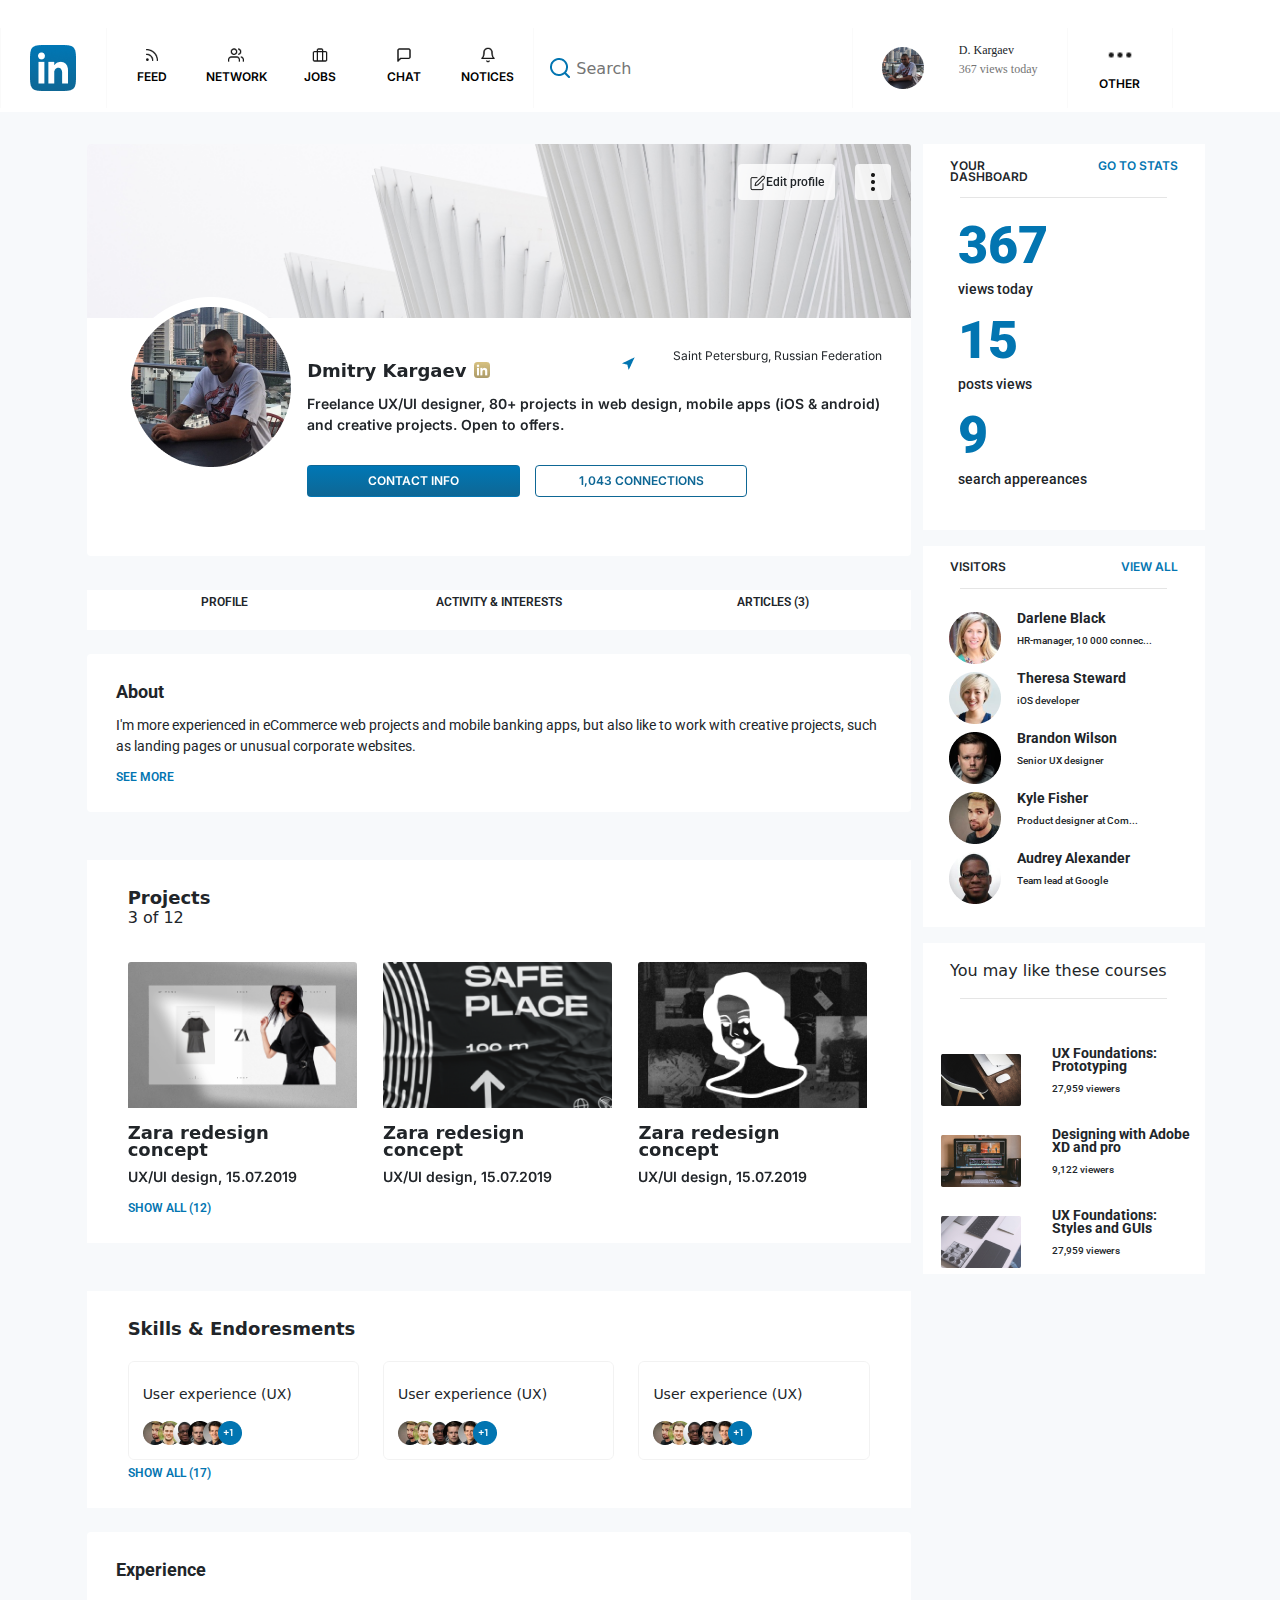
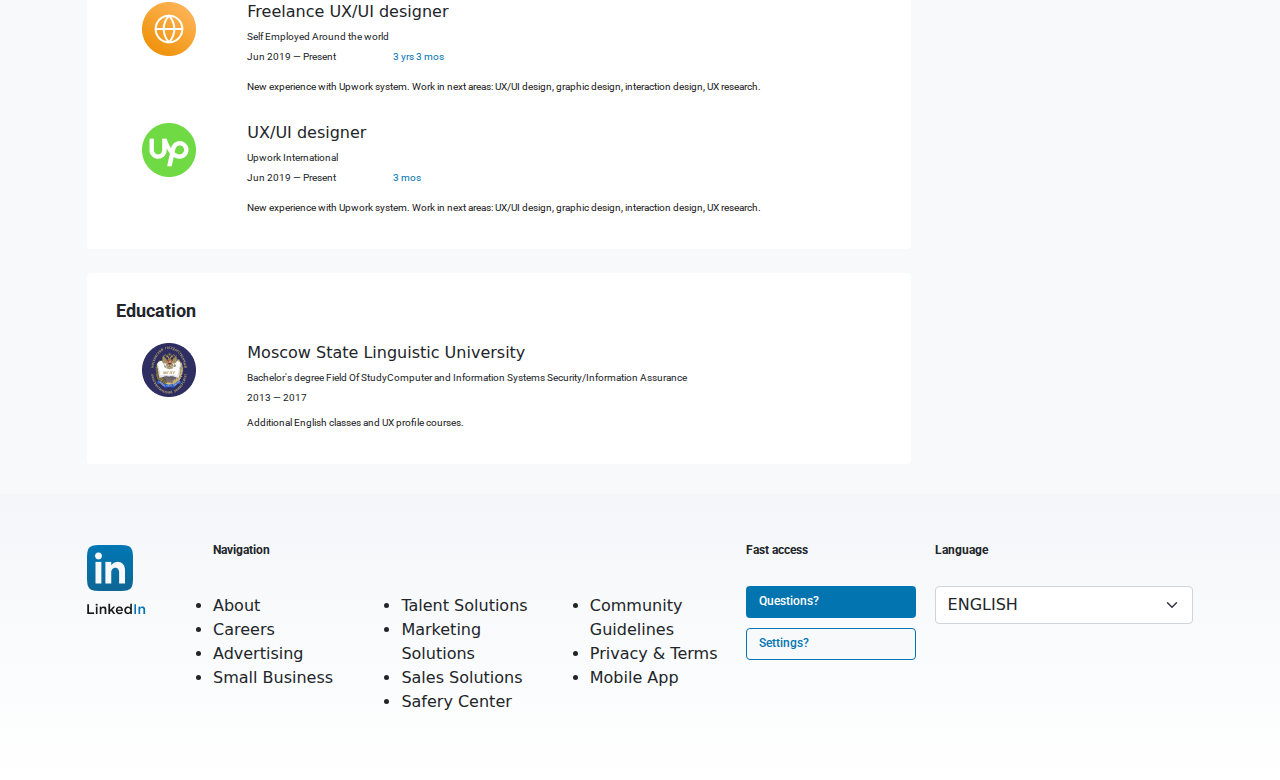
==== index.html @ 6d53ddb8 "commit" ====
~<!DOCTYPE html>
<html lang="en">

<head>
    <meta charset="UTF-8">
    <meta http-equiv="X-UA-Compatible" content="IE=edge">
    <meta name="viewport" content="width=device-width, initial-scale=1.0">
    <link rel="stylesheet" href="style/style.css">
    <link rel="stylesheet" href="style/navbarFooter.css">
    <link rel="stylesheet" href="style/bootstrap.css">
    <link rel="preconnect" href="https://fonts.googleapis.com">
    <link rel="preconnect" href="https://fonts.gstatic.com" crossorigin>
    <link
        href="https://fonts.googleapis.com/css2?family=Inter:wght@200&family=Poppins:wght@200;300;600;800&family=Roboto+Mono:wght@100;200&family=Roboto:wght@300;700;900&family=Volkhov&display=swap"
        rel="stylesheet">
    <script src="https://cdn.jsdelivr.net/npm/bootstrap@5.1.3/dist/js/bootstrap.min.js"
        integrity="sha384-QJHtvGhmr9XOIpI6YVutG+2QOK9T+ZnN4kzFN1RtK3zEFEIsxhlmWl5/YESvpZ13"
        crossorigin="anonymous"></script>
    <script src="https://cdn.jsdelivr.net/npm/bootstrap@5.1.3/dist/js/bootstrap.bundle.min.js"
        integrity="sha384-ka7Sk0Gln4gmtz2MlQnikT1wXgYsOg+OMhuP+IlRH9sENBO0LRn5q+8nbTov4+1p"
        crossorigin="anonymous"></script>
</head>

<body>

    <!-- navbar -->
    <div class="fixed1"></div>
    <div style="position: fixed; width: 100%;  z-index: 20;">
        <div class="container-fluid " style="z-index: 20;">
            <div class="container-xxl p-r   " style=" z-index: 110;">
                <div class="row " style="z-index: 100;">
                    <div class="col-6 col-md-7 col-lg-8"></div>
                    <div class="col-5 col-md-4 col-lg-4 p-r" id="z" style=" z-index: 1000;">
                        <div class="offcanvas offcanvas-top"
                            style="z-index: 100; position: absolute; width: 100% !important;height: 800px !important; right: 0 !important; "
                            tabindex="-1" id="offcanvasTop" aria-labelledby="offcanvasTopLabel">
                            <div class="offcanvas-header">
                                <h5 id="offcanvasTopLabel">More from LinkedIn</h5>
                                <button type="button" class="btn-close text-reset" data-bs-dismiss="offcanvas"
                                    aria-label="Close" onclick="exit()"></button>
                            </div>
                            <div class="offcanvas-body">
                                <div style="background: white; width: 100%;">
                                    <button class="btn  d-flex w-100" style="background: #0275B1;
                    ">
                                        <div class="d-flex justify-content-center align-items-center"
                                            style="width: 20%;">
                                            <img src="images/book-open.png" alt="">
                                        </div>
                                        <div style="width: 80%;">
                                            <h6 style="   
                         font-family: 'Inter', sans-serif;
                        font-weight: 600;
                        font-size: 12px;
                        line-height: 18px;
                        letter-spacing: 0em;
                        text-align: left;
                        color: white;
                        ">Learning with LinkedIn</h6>
                                            <p style="font-family: 'Inter', sans-serif;
                        color: white;
                        font-size: 10px;
                        line-height: 15px;
                        letter-spacing: 0em;
                        text-align: left;
                        ">Courses, lectures, workshops</p>
                                        </div>
                                    </button>

                                    <div class="d-flex flex-wrap justify-content-between">
                                        <div class="d-flex others-cards cursor-p">
                                            <div class="col-3 d-flex justify-content-center align-items-center"><img
                                                    src="images/Group_left.png" style="width: 15px; height: 15px;"
                                                    alt=""></div>
                                            <div class="col-9 d-flex justify-content-center align-items-center">
                                                <h5 style="font-weight: 600; font-size: 12px;">Insights</h5>
                                            </div>
                                        </div>

                                        <div class="d-flex others-cards cursor-p">
                                            <div class="col-3 d-flex justify-content-center align-items-center"><img
                                                    src="images/Group_left2.png" style="width: 15px; height: 15px; "
                                                    alt=""></div>
                                            <div class="col-9 d-flex justify-content-center align-items-center">
                                                <h5 style="font-weight: 600; font-size: 12px;">advertise</h5>
                                            </div>
                                        </div>

                                        <div class="d-flex others-cards cursor-p">
                                            <div class="col-3 d-flex justify-content-center align-items-center"><img
                                                    src="images/Group_left3.png" style="width: 15px; height: 15px;"
                                                    alt=""></div>
                                            <div class="col-9 d-flex justify-content-center align-items-center">
                                                <h5 style="font-weight: 600; font-size: 12px;">groups</h5>
                                            </div>
                                        </div>

                                        <div class=" d-flex others-cards cursor-p">
                                            <div class="col-3 d-flex justify-content-center align-items-center"><img
                                                    src="images/Group_left4.png" style="width: 15px; height: 15px;"
                                                    alt=""></div>
                                            <div class="col-9 d-flex justify-content-center align-items-center">
                                                <h5 style="font-weight: 600; font-size: 12px;">proFinder</h5>
                                            </div>
                                        </div>

                                        <div class=" d-flex others-cards cursor-p">
                                            <div class="col-3 d-flex justify-content-center align-items-center"><img
                                                    src="images/Group_left5.png" style="width: 15px; height: 15px;"
                                                    alt=""></div>
                                            <div class="col-9 d-flex justify-content-center align-items-center">
                                                <h5 style="font-weight: 600; font-size: 12px;">Salary</h5>
                                            </div>
                                        </div>

                                        <div class="d-flex others-cards cursor-p">
                                            <div class="col-3 d-flex justify-content-center align-items-center"><img
                                                    src="images/Group_left6.png" style="width: 15px; height: 15px;"
                                                    alt=""></div>
                                            <div class="col-9 d-flex justify-content-center align-items-center">
                                                <h5 style="font-weight: 600; font-size: 12px;">slideshare</h5>
                                            </div>
                                        </div>
                                    </div>

                                    <div class="mt-3" style="width: 100%; height: 1px; background: rgba(0, 0, 0, .1);">
                                    </div>

                                    <h4 class="mt-3" style="  
                    font-family: 'Roboto', sans-serif;     
                    font-size: 16px;
                    line-height: 21px;
                    letter-spacing: 0em;
                    text-align: left;
                    font-weight: 600;
                    ">Business services</h4>


                                    <div class="business mt-3 cursor-p">
                                        <h4 class="business_h4">Talent Solutions</h4>
                                        <p class="business_p">Find, attract and recruit talent</p>
                                    </div>
                                    <div class="business mt-3 cursor-p">
                                        <h4 class="business_h4">Sales Solutions</h4>
                                        <p class="business_p">Unlock sales opportunities</p>
                                    </div>
                                    <div class="business mt-3 cursor-p">
                                        <h4 class="business_h4">Post a job</h4>
                                        <p class="business_p">Get your job in front of quality candidates</p>
                                    </div>
                                    <div class="business mt-3 cursor-p">
                                        <h4 class="business_h4">Marketing Solutions</h4>
                                        <p class="business_p">Acquire customers and grow your buisness</p>
                                    </div>
                                    <div class="business mt-3 cursor-p">
                                        <h4 class="business_h4">Learning Solutions</h4>
                                        <p class="business_p">Develop talent across your organisation</p>
                                    </div>

                                    <div class="mt-3" style="width: 100%; height: 1px; background: rgba(0, 0, 0, .1);">
                                    </div>
                                    <div class="business gold mt-3 cursor-p">
                                        <h4 class="business_h4">LinkedIn Premium</h4>
                                        <p class="business_p">Special features only for premium users</p>
                                    </div>
                                </div>
                            </div>
                        </div>
                    </div>

                </div>
            </div>
        </div>
    </div>
    <div class="container-fluid-xxl  ">
        <div class="container-xxl ">
            <div class="row d-flex flex-row align-items-center fixed">
                <div class="b col-2  col-lg-1 d-flex justify-content-center align-items-center">
                    <img style="width: 46px; height: 46px;" src="images/Logo.png" alt="">
                </div>
                <div class="d-none d-lg-flex col-lg-4 d-flex py-1 justify-content-between navbar">
                    <div class="col-2 d-flex flex-column align-items-center justify-content-center">
                        <img src="images/rss.png " alt="">
                        <a class="py-2" href="pages/feed.html">Feed</a>

                    </div>
                    <div class="col-2 d-flex flex-column align-items-center justify-content-center">
                        <img src="images/users.png" alt="">
                        <a class="py-2" href="pages/network.html">Network</a>
                    </div>
                    <div class="col-2 d-flex flex-column align-items-center justify-content-center">
                        <img src="images/briefcase.png" alt="">
                        <a class="py-2" href="pages/job.html">jobs</a>
                    </div>
                    <div class=" col-2 d-flex flex-column align-items-center justify-content-center">
                        <img src="images/message-square.png" alt="">
                        <a class="py-2" href="pages/chat.html">chat</a>
                    </div>
                    <div class="col-2 d-flex flex-column align-items-center justify-content-center">
                        <img src="images/bell.png" alt="">
                        <a class="py-2" href="pages/notices.html">notices</a>
                    </div>
                </div>

                <div class="b input col-md-5 col-5 col-lg-3 d-flex flex-row align-items-center justify-content-around p-r"
                    style="z-index: 10 !important; background: white;">
                    <img src="images/search.png" style="width: 24px; height: 24px;" alt="">
                    <input type="text" placeholder="Search" onfocus="onfokus()" style="z-index: 10;">
                    <div id="of" class="col-12 inputFocus" style="z-index: 1; padding:0px 30px 30px 30px;">
                        <h1 onclick="fokusend()" style=" cursor: pointer;  color:rgba(0, 0, 0, .1); font-family: 'Inter', sans-serif;       
                        ">X</h1>
                        <h4 style="color:rgba(0, 0, 0, .1); font-size: 16px;">JOBS</h4>
                        <div class="d-flex mt-2 others-cards cursor-p" style="width: 100%;">
                            <div class="col-3 d-flex justify-content-center align-items-center ">
                                <img src="images/Rectangle 2.2 (1)1.png" style="width: 40px; height: 40px;" alt="">
                            </div>
                            <div class="col-9 visitors d-flex flex-column justify-content-center">
                                <h4>UX/UI Designer</h4>
                                <p>Upwork</p>
                            </div>


                        </div>
                        <div class="d-flex mt-2 others-cards cursor-p" style="width: 100%;">
                            <div class="col-3 d-flex justify-content-center align-items-center ">
                                <img src="images/Rectangle 2.2 (1)2.png" style="width: 40px; height: 40px;" alt="">
                            </div>
                            <div class="col-9 visitors d-flex flex-column justify-content-center">
                                <h4>Part-time UX designer</h4>
                                <p>Google</p>
                            </div>

                        </div>

                        <h4 class="mt-4" style="color: #0275B1; font-size: 16px;">All jobs (84)</h4>

                        <div class="mt-3" style="width: 100%; height: 1px; background: rgba(0, 0, 0, .1);"></div>

                        <h4 class="mt-4" style="color:rgba(0, 0, 0, .1); font-size: 16px;">Users</h4>
                        <div class="d-flex mt-2 others-cards cursor-p" style="width: 100%;">
                            <div class="col-3 d-flex justify-content-center align-items-center ">
                                <img src="images/Photo3.png" alt="">
                            </div>
                            <div class="col-9 visitors d-flex flex-column justify-content-center">
                                <h4>Brandon Wilson</h4>
                                <p>Senior UX designer</p>
                            </div>

                        </div>

                        <div class="d-flex mt-2 others-cards cursor-p" style="width: 100%;">
                            <div class="col-3 d-flex justify-content-center align-items-center  ">
                                <img src="images/Photo4.png" alt="">
                            </div>
                            <div class="col-9 visitors d-flex flex-column justify-content-center">
                                <h4>Kyle Fisher </h4>
                                <p>Product designer at Com...</p>
                            </div>

                        </div>
                        <h4 class="mt-4" style="color: #0275B1; font-size: 16px;">All users (1,530)</h4>
                        <div class="mt-3" style="width: 100%; height: 1px; background: rgba(0, 0, 0, .1);"></div>

                        <h4 class="mt-4" style="color:rgba(0, 0, 0, .1); font-size: 16px;">Articles</h4>

                        <div class="d-flex mt-3 cursor-p" style="width: 100%;">
                            <div class="col-5 d-flex justify-content-center align-items-center  ">
                                <img src="images/Photo22.png" alt="">
                            </div>
                            <div class="col-7 visitors d-flex flex-column justify-content-center ">
                                <h4>Designing with
                                    Adobe XD and pro</h4>
                                <p>9,122 viewers</p>
                            </div>

                        </div>
                        <h4 class="mt-4" style="color: #0275B1; font-size: 16px; margin-bottom: 40px;">See all
                            recomendations</h4>

                    </div>
                </div>

                <div class=" col-3 col-md-2 col-lg-2 d-none d-md-flex d-flex align-items-center justify-content-around">
                    <div><img src="images/Rectangle.png" alt=""></div>
                    <div class="d-flex flex-column justify-content-center">
                        <h6 style="font-family: Gotham Pro;
                        font-size: 12px;
                        line-height: 11px;
                        letter-spacing: 0em;
                        text-align: left;
                        ">D. Kargaev</h6>
                        <p style="font-family: Gotham Pro;
                        font-size: 12px;
                        line-height: 11px;
                        letter-spacing: 0em;
                        text-align: left;
                        color: #747474;

                        ">367 views today</p>
                    </div>
                </div>

                <div class=" b   col-3 col-md-2 col-lg-1 d-flex flex-column align-items-center justify-content-center">
                    <img src="images/more-horizontal.png" style="width: 30px; height: 30px;" alt="">
                    <a class="py-2" href="" type="button" data-bs-toggle="offcanvas" data-bs-target="#offcanvasTop"
                        aria-controls="offcanvasTop" onclick="clickother()">other</a>

                    <!-- <button class="btn btn-primary" type="button" data-bs-toggle="offcanvas" data-bs-target="#offcanvasTop" aria-controls="offcanvasTop">Toggle top offcanvas</button> -->



                </div>
                <div class="col-2 col-md-1  d-xl-none">
                    <button style="z-index: 10;" class="btn " type="button" data-bs-toggle="offcanvas"
                        data-bs-target="#offcanvasRight" aria-controls="offcanvasRight"><img
                            style="width: 30px; height: 30px;" src="images/menu2.png" alt=""></button>

                    <div class="offcanvas offcanvas-end" tabindex="-1" id="offcanvasRight"
                        aria-labelledby="offcanvasRightLabel">
                        <div class="offcanvas-header">
                            <h5 id="offcanvasRightLabel">Menu</h5>
                            <button type="button" class="btn-close text-reset" data-bs-dismiss="offcanvas"
                                aria-label="Close"></button>
                        </div>
                        <div class="offcanvas-body">
                            <div class="d-block d-lg-none col-lg-4 d-flex py-1 justify-content-between navbar">
                                <div class="col-2 d-flex flex-column align-items-center justify-content-center">
                                    <img src="images/rss.png " alt="">
                                    <a class="py-2" href="pages/feed.html">Feed</a>

                                </div>
                                <div class="col-2 d-flex flex-column align-items-center justify-content-center">
                                    <img src="images/users.png" alt="">
                                    <a class="py-2" href="pages/network.html">Network</a>
                                </div>
                                <div class="col-2 d-flex flex-column align-items-center justify-content-center">
                                    <img src="images/briefcase.png" alt="">
                                    <a class="py-2" href="pages/job.html">jobs</a>
                                </div>
                                <div class=" col-2 d-flex flex-column align-items-center justify-content-center">
                                    <img src="images/message-square.png" alt="">
                                    <a class="py-2" href="pages/chat.html">chat</a>
                                </div>
                                <div class="col-2 d-flex flex-column align-items-center justify-content-center">
                                    <img src="images/bell.png" alt="">
                                    <a class="py-2" href="pages/notices.html">notices</a>
                                </div>
                            </div>
                            <div class="col-12 d-block d-xl-none">
                                <div class="row r-banner ">
                                    <div class="col-12">
                                        <div class="row  r-col-3 justify-content-around">
                                            <div class="col-6 d-flex align-items-center">
                                                <h5>your dashboard</h5>
                                            </div>
                                            <div class="col-6 d-flex justify-content-end"><a href="">go to stats</a>
                                            </div>
                                        </div>
                                        <div class="hr">
                                            <div></div>
                                        </div>

                                        <div class="row r-col-3-important">
                                            <div class="col-12 big-h">
                                                <h6>367</h6>
                                                <p>views today</p>
                                            </div>
                                            <div class="col-12 big-h">
                                                <h6>15</h6>
                                                <p>posts views</p>
                                            </div>
                                            <div class="col-12 big-h">
                                                <h6>9</h6>
                                                <p>search appereances</p>
                                            </div>
                                        </div>
                                    </div>




                                </div>

                                <div class="row mt-3 r-banner ">
                                    <div class="col-12">
                                        <div class="row  r-col-3 justify-content-around">
                                            <div class="col-6 d-flex align-items-center">
                                                <h5>visitors</h5>
                                            </div>
                                            <div class="col-6 d-flex justify-content-end"><a href="">view all</a></div>
                                        </div>
                                        <div class="hr">
                                            <div></div>
                                        </div>

                                        <div class="row r-col-3-important">
                                            <div class="col-12 big-h">
                                                <div class="row ">
                                                    <div
                                                        class="col-3 d-flex justify-content-center align-items-center  ">
                                                        <img src="images/Photo1.png" alt="">
                                                    </div>
                                                    <div
                                                        class="col-9 visitors d-flex flex-column justify-content-center">
                                                        <h4>Darlene Black</h4>
                                                        <p>HR-manager, 10 000 connec...</p>
                                                    </div>

                                                </div>

                                                <div class="row mt-2">
                                                    <div
                                                        class="col-3 d-flex justify-content-center align-items-center  ">
                                                        <img src="images/Photo2.png" alt="">
                                                    </div>
                                                    <div
                                                        class="col-9 visitors d-flex flex-column justify-content-center">
                                                        <h4>Theresa Steward </h4>
                                                        <p>iOS developer</p>
                                                    </div>

                                                </div>

                                                <div class="row mt-2">
                                                    <div
                                                        class="col-3 d-flex justify-content-center align-items-center  ">
                                                        <img src="images/Photo3.png" alt="">
                                                    </div>
                                                    <div
                                                        class="col-9 visitors d-flex flex-column justify-content-center">
                                                        <h4>Brandon Wilson</h4>
                                                        <p>Senior UX designer</p>
                                                    </div>

                                                </div>

                                                <div class="row mt-2">
                                                    <div
                                                        class="col-3 d-flex justify-content-center align-items-center  ">
                                                        <img src="images/Photo4.png" alt="">
                                                    </div>
                                                    <div
                                                        class="col-9 visitors d-flex flex-column justify-content-center">
                                                        <h4>Kyle Fisher </h4>
                                                        <p>Product designer at Com...</p>
                                                    </div>

                                                </div>

                                                <div class="row mt-2">
                                                    <div
                                                        class="col-3 d-flex justify-content-center align-items-center  ">
                                                        <img src="images/Photo5.png" alt="">
                                                    </div>
                                                    <div
                                                        class="col-9 visitors d-flex flex-column justify-content-center">
                                                        <h4>Audrey Alexander</h4>
                                                        <p>Team lead at Google</p>
                                                    </div>

                                                </div>
                                            </div>

                                        </div>
                                    </div>




                                </div>

                                <div class="row mt-3 r-banner">
                                    <div class="col-12">
                                        <div class="row  r-col-3 justify-content-around">
                                            <div class="col-12 d-flex align-items-center">You may like these courses
                                            </div>
                                        </div>
                                        <div class="hr">
                                            <div></div>
                                        </div>

                                        <div class="row mt-5">
                                            <div class="col-12 big-h">
                                                <div class="row ">
                                                    <div
                                                        class="col-5 d-flex justify-content-center align-items-center  ">
                                                        <img src="images/Photo21.png" alt="">
                                                    </div>
                                                    <div
                                                        class="col-7 visitors d-flex flex-column justify-content-center">
                                                        <h4>UX Foundations:
                                                            Prototyping</h4>
                                                        <p>27,959 viewers</p>
                                                    </div>

                                                </div>

                                                <div class="row mt-3 ">
                                                    <div
                                                        class="col-5 d-flex justify-content-center align-items-center  ">
                                                        <img src="images/Photo21.png" alt="">
                                                    </div>
                                                    <div
                                                        class="col-7 visitors d-flex flex-column justify-content-center">
                                                        <h4>UX Foundations:
                                                            Prototyping</h4>
                                                        <p>27,959 viewers</p>
                                                    </div>

                                                </div>

                                                <div class="row mt-3">
                                                    <div
                                                        class="col-5 d-flex justify-content-center align-items-center  ">
                                                        <img src="images/Photo21.png" alt="">
                                                    </div>
                                                    <div
                                                        class="col-7 visitors d-flex flex-column justify-content-center">
                                                        <h4>UX Foundations:
                                                            Prototyping</h4>
                                                        <p>27,959 viewers</p>
                                                    </div>

                                                </div>




                                            </div>

                                        </div>
                                    </div>
                                </div>


                            </div>
                        </div>
                    </div>
                </div>
            </div>
        </div>
    </div>
    <!-- navbar -->
    <div class="container-fluid-xxl">
        <div class="container-xxl">
            <div class="row nav-end1 margin-p">
                <div class="col-12 col-xl-9">
                    <div class="card w-100" style="width: 18rem;">
                        <div class="edit d-flex justify-content-center align-items-center"><img src="images/edit.png"
                                alt="">
                            <h3>Edit profile</h3>
                        </div>
                        <div class="more d-flex justify-content-center align-items-center"><img
                                style="width: 24px; height: 24px;" src="images/more-horizontal.png" alt=""></div>
                        <img class="card-img-top" src="images/Rectangle 3.png" alt="Card image cap">
                        <div class="card-body d-flex flex-column flex-lg-row">
                            <div class="col-lg-3 col-12 d-flex justify-content-center p-r" style="height: 180px;">
                                <img id="abs-img" src="images/Ellipse.png" alt="">
                            </div>
                            <div class="col-lg-9 col-12">
                                <div class="row">
                                    <div class="col-6 d-flex align-items-center ">
                                        <h5 class="card-title">Dmitry Kargaev</h5>
                                        <img src="images/Logo2.png" alt="">
                                    </div>
                                    <div class="col-6 tg d-flex align-items-center  justify-content-end ">
                                        <img src="images/Vector1.png" style="margin-right: 8px;" alt="">
                                        <p>Saint Petersburg, Russian Federation</p>
                                    </div>
                                </div>
                                <p class="card-text">Freelance UX/UI designer, 80+ projects in web design, mobile apps
                                    (iOS & android) and creative projects. Open to offers.</p>
                                <div class="col-12  d-flex  jcc">
                                    <a href="#" class="btn btn1">Contact info</a>
                                    <a href="#" class="btn  btn2 ">1,043 connections</a>
                                </div>
                            </div>
                        </div>
                    </div>

                    <div class="row mt-4 card-end0 align-items-end">
                        <div class="col-4 card-end d-flex justify-content-center align-items-center">
                            <p>Profile</p>
                        </div>
                        <div class="col-4 card-end d-flex justify-content-center align-items-center">
                            <p>Activity & interests</p>
                        </div>
                        <div class="col-4 card-end d-flex justify-content-center align-items-center">
                            <p>Articles (3)</p>
                        </div>
                    </div>

                    <div class="card card2 mt-4" style="width: 18rem;">
                        <div class="card-body">
                            <h5 class="card-title">About</h5>

                            <p class="card-text">I'm more experienced in eCommerce web projects and mobile banking apps,
                                but also like to work with creative projects, such as landing pages or unusual corporate
                                websites.</p>
                            <a href="#" class="card-link">See more</a>

                        </div>
                    </div>

                    <div class="row cards mt-5">
                        <div class="col-12">
                            <div class="row cards-title1">
                                <h5 class="card-title d-flex ">Projects</h5>
                                <p>3 of 12</p>
                            </div>
                            <div class="row mt-3">
                                <div class="col-md-4">
                                    <div class="card w9p" style="width: 18rem;">
                                        <img class="card-img-top" src="images/ext.png" alt="Card image cap">
                                        <div class="card-body pl0 pr0">
                                            <h5 class="card-title mt-2 ">Zara redesign concept</h5>
                                            <p class="card-text mt-2">UX/UI design, 15.07.2019</p>

                                        </div>
                                    </div>
                                </div>
                                <div class="col-md-4">
                                    <div class="card w9p" style="width: 18rem;">
                                        <img class="card-img-top w-100" src="images/ext1.png" alt="Card image cap">
                                        <div class="card-body pl0 pr0">
                                            <h5 class="card-title mt-2 ">Zara redesign concept</h5>
                                            <p class="card-text mt-2">UX/UI design, 15.07.2019</p>

                                        </div>
                                    </div>
                                </div>
                                <div class="col-md-4">
                                    <div class="card w9p" style="width: 18rem;">
                                        <img class="card-img-top" src="images/ext2.png" alt="Card image cap">
                                        <div class="card-body pl0 pr0">
                                            <h5 class="card-title mt-2 ">Zara redesign concept</h5>
                                            <p class="card-text mt-2">UX/UI design, 15.07.2019</p>

                                        </div>
                                    </div>
                                </div>


                            </div>

                            <div class="row mt-2">
                                <div class="col-12"><a href="#" class="card-link">Show all (12) </a></div>
                            </div>
                        </div>
                    </div>

                    <div class="row cards mt-5">
                        <div class="col-12">
                            <div class="row">
                                <div class="col-12">
                                    <h5 class="card-title">Skills & Endoresments</h5>

                                </div>
                            </div>
                            <div class="row">
                                <div class="col-md-4 ">

                                    <div class="card-body card-half mt-4 pl0 pr0 cursor-p">
                                        <h5 class=" mt-2 ">User experience (UX)</h5>
                                        <img class="mt-3" src="images/users1.png" alt="">
                                    </div>

                                </div>
                                <div class="col-md-4">

                                    <div class="card-body card-half mt-4 pl0 pr0 cursor-p">
                                        <h5 class=" mt-2 ">User experience (UX)</h5>
                                        <img class="mt-3" src="images/users1.png" alt="">
                                    </div>

                                </div>
                                <div class="col-md-4">

                                    <div class="card-body card-half mt-4 pl0 pr0 cursor-p">
                                        <h5 class=" mt-2 ">User experience (UX)</h5>
                                        <img class="mt-3" src="images/users1.png" alt="">
                                    </div>

                                </div>
                                <div class="row mt-2">
                                    <div class="col-12"><a href="#" class="card-link">Show ALL (17)</a></div>
                                </div>
                            </div>
                        </div>
                    </div>

                    <div class="card card2 mt-4" style="width: 18rem;">
                        <div class="card-body">
                            <h5 class="card-title">Experience</h5>

                            <div class="row">
                                <div class="col-sm-2 mt-4 d-flex justify-content-center">
                                    <img style="width: 54px; height: 54px   ;" src="images/Group.png" alt="">
                                </div>
                                <div class="col-sm-10 mt-4 freelance">
                                    <h6>Freelance UX/UI designer</h6>
                                    <p>Self Employed Around the world</p>
                                    <div class="row free_p flex-row">
                                        <p>Jun 2019 — Present</p>
                                        <p> 3 yrs 3 mos</p>
                                    </div>
                                    <p>New experience with Upwork system. Work in next areas: UX/UI design, graphic
                                        design, interaction design, UX research.</p>
                                </div>

                                <div class="col-sm-2 mt-4 d-flex justify-content-center">
                                    <img style="width: 54px; height: 54px   ;" src="images/Group2.png" alt="">
                                </div>
                                <div class="col-sm-10 mt-4 freelance">
                                    <h6>UX/UI designer</h6>
                                    <p>Upwork International</p>
                                    <div class="row free_p flex-row">
                                        <p>Jun 2019 — Present</p>
                                        <p> 3 mos</p>
                                    </div>
                                    <p>New experience with Upwork system. Work in next areas: UX/UI design, graphic
                                        design, interaction design, UX research.</p>
                                </div>
                            </div>





                        </div>
                    </div>

                    <div class="card card2 mt-4 mb30" style="width: 18rem;">
                        <div class="card-body">
                            <h5 class="card-title">Education</h5>

                            <div class="row">
                                <div class="col-sm-2 mt-4 d-flex justify-content-center">
                                    <img style="width: 54px; height: 54px   ;" src="images/Group3.png" alt="">
                                </div>
                                <div class="col-sm-10 mt-4 freelance">
                                    <h6>Moscow State Linguistic University</h6>
                                    <p>Bachelor's degree Field Of StudyComputer and Information Systems
                                        Security/Information Assurance</p>
                                    <p>2013 — 2017</p>
                                    <p>Additional English classes and UX profile courses​.</p>
                                </div>


                            </div>





                        </div>
                    </div>
                </div>
                <div class="col-3 d-none d-xl-block">
                    <div class="row r-banner ">
                        <div class="col-12">
                            <div class="row  r-col-3 justify-content-around">
                                <div class="col-6 d-flex align-items-center">
                                    <h5>your dashboard</h5>
                                </div>
                                <div class="col-6 d-flex justify-content-end"><a href="">go to stats</a></div>
                            </div>
                            <div class="hr">
                                <div></div>
                            </div>

                            <div class="row r-col-3-important">
                                <div class="col-12 big-h">
                                    <h6>367</h6>
                                    <p>views today</p>
                                </div>
                                <div class="col-12 big-h">
                                    <h6>15</h6>
                                    <p>posts views</p>
                                </div>
                                <div class="col-12 big-h">
                                    <h6>9</h6>
                                    <p>search appereances</p>
                                </div>
                            </div>
                        </div>




                    </div>

                    <div class="row mt-3 r-banner ">
                        <div class="col-12">
                            <div class="row  r-col-3 justify-content-around">
                                <div class="col-6 d-flex align-items-center">
                                    <h5>visitors</h5>
                                </div>
                                <div class="col-6 d-flex justify-content-end"><a href="">view all</a></div>
                            </div>
                            <div class="hr">
                                <div></div>
                            </div>

                            <div class="row r-col-3-important">
                                <div class="col-12 big-h">
                                    <div class="row ">
                                        <div class="col-3 d-flex justify-content-center align-items-center  ">
                                            <img src="images/Photo1.png" alt="">
                                        </div>
                                        <div class="col-9 visitors d-flex flex-column justify-content-center">
                                            <h4>Darlene Black</h4>
                                            <p>HR-manager, 10 000 connec...</p>
                                        </div>

                                    </div>

                                    <div class="row mt-2">
                                        <div class="col-3 d-flex justify-content-center align-items-center  ">
                                            <img src="images/Photo2.png" alt="">
                                        </div>
                                        <div class="col-9 visitors d-flex flex-column justify-content-center">
                                            <h4>Theresa Steward </h4>
                                            <p>iOS developer</p>
                                        </div>

                                    </div>

                                    <div class="row mt-2">
                                        <div class="col-3 d-flex justify-content-center align-items-center  ">
                                            <img src="images/Photo3.png" alt="">
                                        </div>
                                        <div class="col-9 visitors d-flex flex-column justify-content-center">
                                            <h4>Brandon Wilson</h4>
                                            <p>Senior UX designer</p>
                                        </div>

                                    </div>

                                    <div class="row mt-2">
                                        <div class="col-3 d-flex justify-content-center align-items-center  ">
                                            <img src="images/Photo4.png" alt="">
                                        </div>
                                        <div class="col-9 visitors d-flex flex-column justify-content-center">
                                            <h4>Kyle Fisher </h4>
                                            <p>Product designer at Com...</p>
                                        </div>

                                    </div>

                                    <div class="row mt-2">
                                        <div class="col-3 d-flex justify-content-center align-items-center  ">
                                            <img src="images/Photo5.png" alt="">
                                        </div>
                                        <div class="col-9 visitors d-flex flex-column justify-content-center">
                                            <h4>Audrey Alexander</h4>
                                            <p>Team lead at Google</p>
                                        </div>

                                    </div>
                                </div>

                            </div>
                        </div>




                    </div>

                    <div class="row mt-3 r-banner">
                        <div class="col-12">
                            <div class="row  r-col-3 justify-content-around">
                                <div class="col-12 d-flex align-items-center">You may like these courses</div>
                            </div>
                            <div class="hr">
                                <div></div>
                            </div>

                            <div class="row mt-5">
                                <div class="col-12 big-h">
                                    <div class="row ">
                                        <div class="col-5 d-flex justify-content-center align-items-center  ">
                                            <img src="images/Photo21.png" alt="">
                                        </div>
                                        <div class="col-7 visitors d-flex flex-column justify-content-center">
                                            <h4>UX Foundations:
                                                Prototyping</h4>
                                            <p>27,959 viewers</p>
                                        </div>

                                    </div>

                                    <div class="row mt-3 ">
                                        <div class="col-5 d-flex justify-content-center align-items-center  ">
                                            <img src="images/Photo22.png" alt="">
                                        </div>
                                        <div class="col-7 visitors d-flex flex-column justify-content-center">
                                            <h4>Designing with
                                                Adobe XD and pro</h4>
                                            <p>9,122 viewers</p>
                                        </div>

                                    </div>

                                    <div class="row mt-3">
                                        <div class="col-5 d-flex justify-content-center align-items-center  ">
                                            <img src="images/Photo23.png" alt="">
                                        </div>
                                        <div class="col-7 visitors d-flex flex-column justify-content-center">
                                            <h4>UX Foundations:
                                                Styles and GUIs</h4>
                                            <p>27,959 viewers</p>
                                        </div>

                                    </div>




                                </div>

                            </div>
                        </div>
                    </div>


                </div>
            </div>
        </div>
    </div>

    <div class="container-fluid-xxl footer p-r">

        <div class="container-xxl">
            <div class="row margin-p">
                <div class="col-1 mt-3 col-xl-1">
                    <img src="images/Logo3.png" alt="">
                    <img style="margin-top: 12px;" src="images/LinkedIn.png" alt="">
                </div>
                <div class="col-md-11 mt-3 col-xl-6">
                    <div class="row mb-30 d-flex justify-content-center align-items-center">
                        <h6 class="text-a" style="padding-left: 44px;">Navigation</h6>
                        <div class="col-12"></div>
                    </div>
                    <div class="row">
                        <div class="col-sm-4 text-a d-sm-block d-flex justify-content-center">
                            <ul>
                                <li>
                                    About
                                </li>
                                <li>
                                    Careers
                                </li>
                                <li>
                                    Advertising
                                </li>
                                <li>
                                    Small Business
                                </li>
                            </ul>
                        </div>

                        <div class="col-sm-4 text-a d-sm-block d-flex justify-content-center">
                            <ul>
                                <li>
                                    Talent Solutions
                                </li>
                                <li>
                                    Marketing Solutions
                                </li>
                                <li>
                                    Sales Solutions
                                </li>
                                <li>
                                    Safery Center
                                </li>
                            </ul>
                        </div>

                        <div class="col-sm-4 text-a d-sm-block d-flex justify-content-center">
                            <ul>
                                <li>
                                    Community Guidelines
                                </li>
                                <li>
                                    Privacy & Terms
                                </li>
                                <li>
                                    Mobile App
                                </li>

                            </ul>
                        </div>
                    </div>

                </div>
                <div class="col-md-6 mt-3  col-xl-2">
                    <h6 class="mb-30">Fast access</h6>

                    <button class="btn">Questions?</button>
                    <button class="btn">Settings?</button>
                </div>
                <div class="col-md-6 mt-3  col-xl-3">
                    <h6 class="mb-30">Language</h6>

                    <select class="form-select" aria-label="Default select example">
                        <option selected>ENGLISH</option>
                        <option value="1">UZBEK</option>
                        <option value="2">RUS</option>
                    </select>
                </div>

            </div>
        </div>
    </div>

    <script>
        function menuClick() {
            let but = document.getElementById('tp');
            let but2 = document.getElementById('btm');
            let but3 = document.getElementById('ctr');
            let but4 = document.getElementById('side');

            but.classList.toggle('top-d');
            but2.classList.toggle('bottom-d');
            but3.classList.toggle('center-d');
            but4.classList.toggle('side-add');
        }
        function clickother() {

            others = document.getElementById("z").style.height = 800 + "px"
        }
        function exit() {

            others = document.getElementById("z").style.height = 0 + "px"
        }
        function onfokus() {

            document.getElementById("of").style.height = 600 + "px";
            document.getElementById("of").style.display = "block";
            document.getElementById("of").style.transition = 2 + "s";
        }
        function fokusend() {

            document.getElementById("of").style.height = 0 + "px";
            document.getElementById("of").style.display = "none";
            document.getElementById("of").style.transition = 2 + "s";
        }
    </script>
</body>

</html>
---- style/style.css ----
.nav-end1{
    padding-top: 120px !important;
}
.p-r {
    position: relative;
}
#abs-img {
    position: absolute;

    top: -50px;
}
.margin-p {
    margin-left: 5% !important;
    margin-right: 5% !important;
}
.btn1 {
    color: white !important;
    font-family: 'Inter', sans-serif;       

font-size: 12px;
line-height: 11px;
letter-spacing: 0em;
text-align: center;
background: linear-gradient(180deg, #0077B5 0%, #0E6795 100%);
 margin-top: 14px;
width: 37%;
margin-right: 15px;
}
.btn2 {
    color: #0E6795  !important;
    font-family: 'Inter', sans-serif;       
font-size: 12px;
line-height: 11px;
letter-spacing: 0em;
text-align: center;
background: white;
border: 1px solid #0E6795 !important;
 margin-top: 14px;
width: 37%;
margin-right: 15px;
}
.card-text {
    font-family: 'Inter', sans-serif;       
    font-weight: 600 !important;

    font-size: 14px;
    line-height: 21px;
    letter-spacing: 0em;
    text-align: left;
    
}

.card-title{
    /* font-family: 'Inter', sans-serif;        */
 font-weight: 700 !important;
font-size: 18px;
line-height: 17px;
letter-spacing: 0em;
text-align: left;
margin-right: 8px !important;

}
h5 {
    margin: 0 !important;
}
.tg p 
{
    font-family: 'Inter', sans-serif;       
margin-left: 30px;
font-size: 12px;
line-height: 18px;
letter-spacing: 0em;
text-align: left;
margin-bottom: 14px;
}
.tg {
    margin-bottom: 14px;
}
.card {
    border: none !important; 
}
.container-fluid-xxl {
    background: #F7F9FB;

}
.r-col-3 h5{
    font-family: 'Inter', sans-serif;       
font-weight: 600!important;
font-size: 12px;
line-height: 11px;
letter-spacing: 0em;
text-align: left;
text-transform: uppercase;
margin: 0 !important;

}
.r-col-3 a {
   font-weight: 600!important;
font-size: 12px;
line-height: 11px;
letter-spacing: 0em;
text-align: left;
text-transform: uppercase;
color: #0275B1 !important;
margin: 0 !important;

}
.r-col-3-important {
    padding: 9% !important;
}
.r-col-3 {
    padding: 6%;

}
.r-banner {
    background: white;
}
.hr {
    width: 100%;
    display: flex;
    justify-content: center;
}
.hr div {
    width: 80%;
    height: 1px;
    background: rgba(0, 0, 0, .1);
}
.big-h h6 {
    font-family: 'Roboto', sans-serif;     
font-weight: 900 !important;
color: #0275B1;

font-size: 52px;
line-height: 50px;
letter-spacing: 0em;
text-align: left;

}
.big-h p {
    font-family: 'Roboto', sans-serif;     
   font-weight: 500 !important;
font-size: 14px;
line-height: 21px;
letter-spacing: 0em;
text-align: left;

}
.mt-20 {
    margin-top: 20px;
}
.visitors h4{
    font-family: 'Roboto', sans-serif;     
    font-weight: 700 !important;

font-size: 14px;
line-height: 13px;
letter-spacing: 0em;
text-align: left;

}
.visitors p{
    font-family: 'Roboto', sans-serif;     
    font-size: 10px;
    line-height: 15px;
    letter-spacing: 0em;
    text-align: left;
    

}
.card-end {

background: white;
font-family: 'Roboto', sans-serif;     
font-weight: 600 !important;
text-transform: uppercase;
font-size: 12px;
line-height: 11px;
letter-spacing: 0em;
text-align: center;

height: 40px;
margin-bottom: 0 !important;
transition: .3s;

}
.card-end:hover {

    background: linear-gradient(180deg, #0077B5 0%, #0E6795 100%);
    margin-bottom: 0 !important;
    height: 50px;
    color: white;
    
    }
.card-end0 {
    height: 50px;
    padding-left: 12px;
    padding-right: 12px;
}
.card2 {
    width: 100% !important;
    /* padding: 1.5%; */
}
.card2 h5 {
    font-family: 'Roboto', sans-serif;     
    font-weight: 600;
    font-size: 18px;
    line-height: 17px;
    letter-spacing: 0em;
    text-align: left;

}
.card2 p {
    font-family: 'Roboto', sans-serif; 
    font-weight: 400 !important;
    font-size: 14px;
    line-height: 21px;
    letter-spacing: 0em;
    text-align: left;
    margin-top: 15px !important;
    margin-bottom: 15px !important;


}
.card2 a {
    font-family: 'Roboto', sans-serif; 
    color: #0275B1 !important;
    font-size: 12px;
    line-height: 11px;
    letter-spacing: 0em;
    text-align: center;
    margin-top: 15px !important;

}
.card-body {
    padding: 3.5% !important;
}

.cards {
    padding: 3.5% !important;
    background: white;
    width: 100% !important;
    margin-left: 0px !important;
    margin-right: 0px !important;

}
.mb30 {
    margin-bottom: 30px;
}
.pl0 {
    padding-left: 0 !important;
}
.pr0 {
    padding-right: 0 !important;
}
.w9p {
    width: 99% !important;
}
.card-link {
    font-family: 'Roboto', sans-serif;
    color: #0275B1 !important;
    font-size: 12px;
    line-height: 11px;
    letter-spacing: 0em;
    text-align: center;
    margin-top: 15px !important;
}
.card-half {
    padding: 14px !important;
    border: 1px solid rgba(0, 0, 0, .05);
    border-radius: 6px;
    cursor: pointer;
}
.card-half h5{
    
font-size: 14px !important;
line-height: 21px;
letter-spacing: 0em;
text-align: left;

}
.cards-title1 h5,.cards-title1 p{
    display: inline !important;
}
.freelance p {
    font-family: 'Roboto', sans-serif;

font-size: 10px;
line-height: 15px;
letter-spacing: 0em;
text-align: left;
margin-top: 0!important;
margin-bottom: 5px !important;

}
.freelance p:nth-child(4) {

margin-top: 10px!important;
color: #181818;
padding: 0 !important;

}
.free_p p:nth-child(1) {
  display: inline !important;
  width:24%;
  padding-right: 0 !important;
}
.free_p p:nth-child(2) {
    color: #0275B1 !important;
  display: inline-block !important;
  width:30%;
  padding: 0 !important;
}
.card {
    position: relative;
}
.more, .edit {
    position: absolute;
    right: 20px;
    top: 20px;
    height: 36px !important;
    line-height: 11px;
    letter-spacing: 0em;
    text-align: center;
    cursor: pointer;
    padding: 11px;
    border-radius: 4px;
background: rgba(255, 255, 255, .8);
}
.edit h3 {
    margin-bottom: 0 !important;
    font-family: 'Roboto', sans-serif;

font-size: 12px;
line-height: 11px;
letter-spacing: 0em;
text-align: center;

    font-size: 12px !important;

}
.edit {
    right: 76px;
}
.more {
    transform: rotate(90deg);
    width: 36px;
    /* top: 50px; */
}



@media screen and (max-width: 576px) {

    .freelance p,.freelance{
        text-align: center;
    }
    .text-a ul li{
        text-align: center;
        padding: 0 !important;
    }
    .text-a {
        text-align: center !important;
        display: inline !important;
    }
   .card-body h5 {
       text-align: center !important;
   }
   .card-title {
       text-align: center;
   }
}
@media screen and (max-width: 992px){

    .jcc {
        justify-content: center;
    }
    
}
---- style/navbarFooter.css ----
/* navbar */
a {
    text-decoration: none !important; 
    font-family: 'Inter', sans-serif;       
    font-size: 12px !important;
    line-height: 11px;
    letter-spacing: 0em;
    text-align: center;
    text-transform: uppercase;
    font-weight: 600 !important;
    color: black !important ;

}
.container-xxl {
    min-width: 360px;
}
.w {
    background: white !important;
    height: 87px;
}
.navbar img{
    width: 16px;
    height: 16px;
    display: inline;
}
.navbar a:hover {
    color:  #0275B1 !important;
}
.navbar .col-2 {
    height: 80px;
}
.navbar .col-2:hover {
    border-bottom: 4px solid #0275B1;
}
input {
    border: none;
    font-family: 'Inter', sans-serif;
font-size: 40px;
line-height: 15px;
letter-spacing: 0em;
text-align: left;
height: 80px;
color: grey;
width: 90%;


}
.fixed1 {
    position: fixed;
    height: 87px;
    top: 0;
    background: white;
    width: 100%;
}
input:focus {
    outline: none;
}
.fixed {
    max-width: 1400px;;
   position: fixed;
   width: 100%;
   background: white;
   z-index: 10;
}
/* p {
    margin: 0 !important;
} */

.b {
    border-left: 1px solid rgba(0, 0, 0, .02);
    border-right: 1px solid rgba(0, 0, 0, .02);
    height: 80px;
}
.others-cards {
    padding: 14px; 
    border: 1px solid rgba(0,0,0,.1); 
    border-radius: 6px;
    font-family: 'Roboto', sans-serif;     
     margin-top: 30px;
     /* margin-left: 30px; */
    text-transform: uppercase;
    font-weight: 700 !important;
font-size: 12px;
line-height: 11px;
letter-spacing: 0em;
text-align: left;
width: 47%;
}
.business_p {
    font-family: 'Roboto', sans-serif;     

font-size: 10px;
line-height: 15px;
letter-spacing: 0em;
text-align: left;

}.business_h4 {
    font-family: 'Roboto', sans-serif;     
    font-size: 16px;
    line-height: 21px;
    letter-spacing: 0em;
    text-align: left;
    font-weight: 600;

}
.business {
    width: 100%;
    padding: 15px;
    border: 1px solid rgba(0, 0, 0, .1);
    border-radius: 6px;
}
.gold {
    background: linear-gradient(180deg, #D8C281 0%, #AC9B69 100%);
    color: white;
}

.inputFocus {
    position: absolute;
    width: 100%;
    height: 0;
    background: white;
    transition: 2s;
    z-index: 1;
    top: 80px;
    display: none;
    overflow: hidden;
    overflow-y: scroll;
}
.cursor-p {
    cursor: pointer;
}
.cursor-p:hover {
    box-shadow: 0 0 10px rgba(0, 0, 0,.09) !important;
}
/* navbar */

/* footer */
/* ul  li{
    
    list-style-type: none;
    font-family: 'Roboto', sans-serif;
margin-bottom: 15px;
font-size: 12px;
line-height: 11px;
letter-spacing: 0em;
text-align: left;

} */
.footer {
    padding-top: 35px;
    padding-bottom: 50px;
    cursor: #F7F9FB;
    background: linear-gradient(180deg, rgba(241, 244, 248, 0.8) 0%, rgba(241, 244, 248, 0) 100%);




}
.footer h6 {
    font-family: 'Roboto', sans-serif;
    font-weight: 700;
    font-size: 12px;
    line-height: 11px;
    letter-spacing: 0em;
    text-align: left;
    
}
.footer button {
    background: #0275B1;
    margin-bottom: 10px;
    width: 170px;
    color: white;
    height: 32px;
    font-family: 'Roboto', sans-serif;

font-size: 12px;
line-height: 11px;
letter-spacing: 0em;
text-align: left;
font-weight: 500;


}
.footer button:nth-child(3) {
    background: #F7F9FB;
    ;
    margin-bottom: 10px;
    width: 170px;
    border: 1px solid #0275B1;
    color: #0275B1;
    
    height: 32px;
    font-family: 'Roboto', sans-serif;

font-size: 12px;
line-height: 11px;
letter-spacing: 0em;
font-weight: 500;
text-align: left;

}
.form-select option{
    background: white !important;
}
.mb-30 {
    margin-bottom: 30px;
}
.p-r {
    position: relative;
}
/* footer */
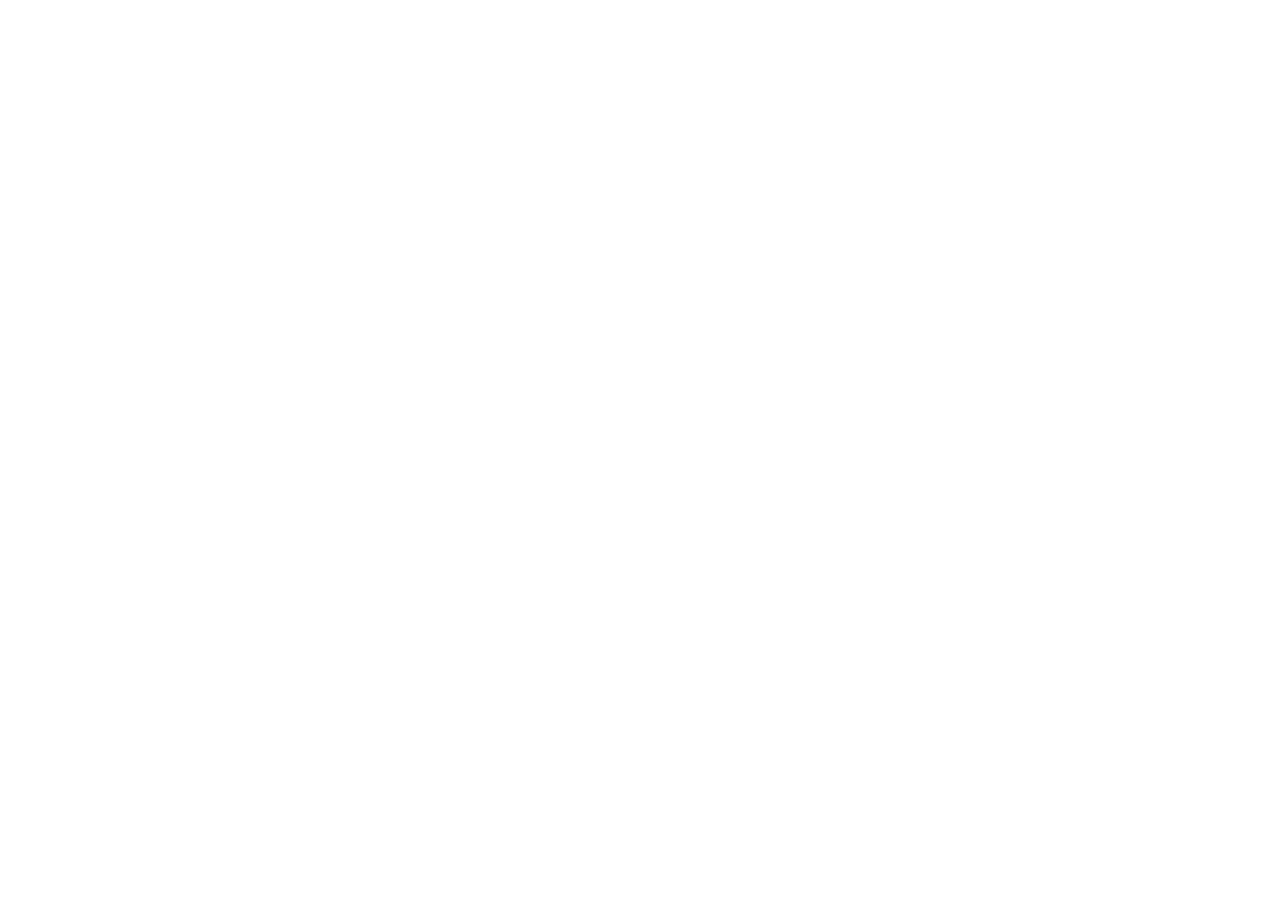
==== commit 77ce1b3f: "chat" ====
--- a/index.html
+++ b/index.html
@@ -1,1053 +1,14 @@
-~<!DOCTYPE html>
+<!DOCTYPE html>
 <html lang="en">
-
 <head>
     <meta charset="UTF-8">
     <meta http-equiv="X-UA-Compatible" content="IE=edge">
     <meta name="viewport" content="width=device-width, initial-scale=1.0">
     <link rel="stylesheet" href="style/style.css">
-    <link rel="stylesheet" href="style/navbarFooter.css">
-    <link rel="stylesheet" href="style/bootstrap.css">
-    <link rel="preconnect" href="https://fonts.googleapis.com">
-    <link rel="preconnect" href="https://fonts.gstatic.com" crossorigin>
-    <link
-        href="https://fonts.googleapis.com/css2?family=Inter:wght@200&family=Poppins:wght@200;300;600;800&family=Roboto+Mono:wght@100;200&family=Roboto:wght@300;700;900&family=Volkhov&display=swap"
-        rel="stylesheet">
-    <script src="https://cdn.jsdelivr.net/npm/bootstrap@5.1.3/dist/js/bootstrap.min.js"
-        integrity="sha384-QJHtvGhmr9XOIpI6YVutG+2QOK9T+ZnN4kzFN1RtK3zEFEIsxhlmWl5/YESvpZ13"
-        crossorigin="anonymous"></script>
-    <script src="https://cdn.jsdelivr.net/npm/bootstrap@5.1.3/dist/js/bootstrap.bundle.min.js"
-        integrity="sha384-ka7Sk0Gln4gmtz2MlQnikT1wXgYsOg+OMhuP+IlRH9sENBO0LRn5q+8nbTov4+1p"
-        crossorigin="anonymous"></script>
+    <link rel="stylesheet" href="../style/bootstrap.css">
+    <title>Notices</title>
 </head>
-
 <body>
-
-    <!-- navbar -->
-    <div class="fixed1"></div>
-    <div style="position: fixed; width: 100%;  z-index: 20;">
-        <div class="container-fluid " style="z-index: 20;">
-            <div class="container-xxl p-r   " style=" z-index: 110;">
-                <div class="row " style="z-index: 100;">
-                    <div class="col-6 col-md-7 col-lg-8"></div>
-                    <div class="col-5 col-md-4 col-lg-4 p-r" id="z" style=" z-index: 1000;">
-                        <div class="offcanvas offcanvas-top"
-                            style="z-index: 100; position: absolute; width: 100% !important;height: 800px !important; right: 0 !important; "
-                            tabindex="-1" id="offcanvasTop" aria-labelledby="offcanvasTopLabel">
-                            <div class="offcanvas-header">
-                                <h5 id="offcanvasTopLabel">More from LinkedIn</h5>
-                                <button type="button" class="btn-close text-reset" data-bs-dismiss="offcanvas"
-                                    aria-label="Close" onclick="exit()"></button>
-                            </div>
-                            <div class="offcanvas-body">
-                                <div style="background: white; width: 100%;">
-                                    <button class="btn  d-flex w-100" style="background: #0275B1;
-                    ">
-                                        <div class="d-flex justify-content-center align-items-center"
-                                            style="width: 20%;">
-                                            <img src="images/book-open.png" alt="">
-                                        </div>
-                                        <div style="width: 80%;">
-                                            <h6 style="   
-                         font-family: 'Inter', sans-serif;
-                        font-weight: 600;
-                        font-size: 12px;
-                        line-height: 18px;
-                        letter-spacing: 0em;
-                        text-align: left;
-                        color: white;
-                        ">Learning with LinkedIn</h6>
-                                            <p style="font-family: 'Inter', sans-serif;
-                        color: white;
-                        font-size: 10px;
-                        line-height: 15px;
-                        letter-spacing: 0em;
-                        text-align: left;
-                        ">Courses, lectures, workshops</p>
-                                        </div>
-                                    </button>
-
-                                    <div class="d-flex flex-wrap justify-content-between">
-                                        <div class="d-flex others-cards cursor-p">
-                                            <div class="col-3 d-flex justify-content-center align-items-center"><img
-                                                    src="images/Group_left.png" style="width: 15px; height: 15px;"
-                                                    alt=""></div>
-                                            <div class="col-9 d-flex justify-content-center align-items-center">
-                                                <h5 style="font-weight: 600; font-size: 12px;">Insights</h5>
-                                            </div>
-                                        </div>
-
-                                        <div class="d-flex others-cards cursor-p">
-                                            <div class="col-3 d-flex justify-content-center align-items-center"><img
-                                                    src="images/Group_left2.png" style="width: 15px; height: 15px; "
-                                                    alt=""></div>
-                                            <div class="col-9 d-flex justify-content-center align-items-center">
-                                                <h5 style="font-weight: 600; font-size: 12px;">advertise</h5>
-                                            </div>
-                                        </div>
-
-                                        <div class="d-flex others-cards cursor-p">
-                                            <div class="col-3 d-flex justify-content-center align-items-center"><img
-                                                    src="images/Group_left3.png" style="width: 15px; height: 15px;"
-                                                    alt=""></div>
-                                            <div class="col-9 d-flex justify-content-center align-items-center">
-                                                <h5 style="font-weight: 600; font-size: 12px;">groups</h5>
-                                            </div>
-                                        </div>
-
-                                        <div class=" d-flex others-cards cursor-p">
-                                            <div class="col-3 d-flex justify-content-center align-items-center"><img
-                                                    src="images/Group_left4.png" style="width: 15px; height: 15px;"
-                                                    alt=""></div>
-                                            <div class="col-9 d-flex justify-content-center align-items-center">
-                                                <h5 style="font-weight: 600; font-size: 12px;">proFinder</h5>
-                                            </div>
-                                        </div>
-
-                                        <div class=" d-flex others-cards cursor-p">
-                                            <div class="col-3 d-flex justify-content-center align-items-center"><img
-                                                    src="images/Group_left5.png" style="width: 15px; height: 15px;"
-                                                    alt=""></div>
-                                            <div class="col-9 d-flex justify-content-center align-items-center">
-                                                <h5 style="font-weight: 600; font-size: 12px;">Salary</h5>
-                                            </div>
-                                        </div>
-
-                                        <div class="d-flex others-cards cursor-p">
-                                            <div class="col-3 d-flex justify-content-center align-items-center"><img
-                                                    src="images/Group_left6.png" style="width: 15px; height: 15px;"
-                                                    alt=""></div>
-                                            <div class="col-9 d-flex justify-content-center align-items-center">
-                                                <h5 style="font-weight: 600; font-size: 12px;">slideshare</h5>
-                                            </div>
-                                        </div>
-                                    </div>
-
-                                    <div class="mt-3" style="width: 100%; height: 1px; background: rgba(0, 0, 0, .1);">
-                                    </div>
-
-                                    <h4 class="mt-3" style="  
-                    font-family: 'Roboto', sans-serif;     
-                    font-size: 16px;
-                    line-height: 21px;
-                    letter-spacing: 0em;
-                    text-align: left;
-                    font-weight: 600;
-                    ">Business services</h4>
-
-
-                                    <div class="business mt-3 cursor-p">
-                                        <h4 class="business_h4">Talent Solutions</h4>
-                                        <p class="business_p">Find, attract and recruit talent</p>
-                                    </div>
-                                    <div class="business mt-3 cursor-p">
-                                        <h4 class="business_h4">Sales Solutions</h4>
-                                        <p class="business_p">Unlock sales opportunities</p>
-                                    </div>
-                                    <div class="business mt-3 cursor-p">
-                                        <h4 class="business_h4">Post a job</h4>
-                                        <p class="business_p">Get your job in front of quality candidates</p>
-                                    </div>
-                                    <div class="business mt-3 cursor-p">
-                                        <h4 class="business_h4">Marketing Solutions</h4>
-                                        <p class="business_p">Acquire customers and grow your buisness</p>
-                                    </div>
-                                    <div class="business mt-3 cursor-p">
-                                        <h4 class="business_h4">Learning Solutions</h4>
-                                        <p class="business_p">Develop talent across your organisation</p>
-                                    </div>
-
-                                    <div class="mt-3" style="width: 100%; height: 1px; background: rgba(0, 0, 0, .1);">
-                                    </div>
-                                    <div class="business gold mt-3 cursor-p">
-                                        <h4 class="business_h4">LinkedIn Premium</h4>
-                                        <p class="business_p">Special features only for premium users</p>
-                                    </div>
-                                </div>
-                            </div>
-                        </div>
-                    </div>
-
-                </div>
-            </div>
-        </div>
-    </div>
-    <div class="container-fluid-xxl  ">
-        <div class="container-xxl ">
-            <div class="row d-flex flex-row align-items-center fixed">
-                <div class="b col-2  col-lg-1 d-flex justify-content-center align-items-center">
-                    <img style="width: 46px; height: 46px;" src="images/Logo.png" alt="">
-                </div>
-                <div class="d-none d-lg-flex col-lg-4 d-flex py-1 justify-content-between navbar">
-                    <div class="col-2 d-flex flex-column align-items-center justify-content-center">
-                        <img src="images/rss.png " alt="">
-                        <a class="py-2" href="pages/feed.html">Feed</a>
-
-                    </div>
-                    <div class="col-2 d-flex flex-column align-items-center justify-content-center">
-                        <img src="images/users.png" alt="">
-                        <a class="py-2" href="pages/network.html">Network</a>
-                    </div>
-                    <div class="col-2 d-flex flex-column align-items-center justify-content-center">
-                        <img src="images/briefcase.png" alt="">
-                        <a class="py-2" href="pages/job.html">jobs</a>
-                    </div>
-                    <div class=" col-2 d-flex flex-column align-items-center justify-content-center">
-                        <img src="images/message-square.png" alt="">
-                        <a class="py-2" href="pages/chat.html">chat</a>
-                    </div>
-                    <div class="col-2 d-flex flex-column align-items-center justify-content-center">
-                        <img src="images/bell.png" alt="">
-                        <a class="py-2" href="pages/notices.html">notices</a>
-                    </div>
-                </div>
-
-                <div class="b input col-md-5 col-5 col-lg-3 d-flex flex-row align-items-center justify-content-around p-r"
-                    style="z-index: 10 !important; background: white;">
-                    <img src="images/search.png" style="width: 24px; height: 24px;" alt="">
-                    <input type="text" placeholder="Search" onfocus="onfokus()" style="z-index: 10;">
-                    <div id="of" class="col-12 inputFocus" style="z-index: 1; padding:0px 30px 30px 30px;">
-                        <h1 onclick="fokusend()" style=" cursor: pointer;  color:rgba(0, 0, 0, .1); font-family: 'Inter', sans-serif;       
-                        ">X</h1>
-                        <h4 style="color:rgba(0, 0, 0, .1); font-size: 16px;">JOBS</h4>
-                        <div class="d-flex mt-2 others-cards cursor-p" style="width: 100%;">
-                            <div class="col-3 d-flex justify-content-center align-items-center ">
-                                <img src="images/Rectangle 2.2 (1)1.png" style="width: 40px; height: 40px;" alt="">
-                            </div>
-                            <div class="col-9 visitors d-flex flex-column justify-content-center">
-                                <h4>UX/UI Designer</h4>
-                                <p>Upwork</p>
-                            </div>
-
-
-                        </div>
-                        <div class="d-flex mt-2 others-cards cursor-p" style="width: 100%;">
-                            <div class="col-3 d-flex justify-content-center align-items-center ">
-                                <img src="images/Rectangle 2.2 (1)2.png" style="width: 40px; height: 40px;" alt="">
-                            </div>
-                            <div class="col-9 visitors d-flex flex-column justify-content-center">
-                                <h4>Part-time UX designer</h4>
-                                <p>Google</p>
-                            </div>
-
-                        </div>
-
-                        <h4 class="mt-4" style="color: #0275B1; font-size: 16px;">All jobs (84)</h4>
-
-                        <div class="mt-3" style="width: 100%; height: 1px; background: rgba(0, 0, 0, .1);"></div>
-
-                        <h4 class="mt-4" style="color:rgba(0, 0, 0, .1); font-size: 16px;">Users</h4>
-                        <div class="d-flex mt-2 others-cards cursor-p" style="width: 100%;">
-                            <div class="col-3 d-flex justify-content-center align-items-center ">
-                                <img src="images/Photo3.png" alt="">
-                            </div>
-                            <div class="col-9 visitors d-flex flex-column justify-content-center">
-                                <h4>Brandon Wilson</h4>
-                                <p>Senior UX designer</p>
-                            </div>
-
-                        </div>
-
-                        <div class="d-flex mt-2 others-cards cursor-p" style="width: 100%;">
-                            <div class="col-3 d-flex justify-content-center align-items-center  ">
-                                <img src="images/Photo4.png" alt="">
-                            </div>
-                            <div class="col-9 visitors d-flex flex-column justify-content-center">
-                                <h4>Kyle Fisher </h4>
-                                <p>Product designer at Com...</p>
-                            </div>
-
-                        </div>
-                        <h4 class="mt-4" style="color: #0275B1; font-size: 16px;">All users (1,530)</h4>
-                        <div class="mt-3" style="width: 100%; height: 1px; background: rgba(0, 0, 0, .1);"></div>
-
-                        <h4 class="mt-4" style="color:rgba(0, 0, 0, .1); font-size: 16px;">Articles</h4>
-
-                        <div class="d-flex mt-3 cursor-p" style="width: 100%;">
-                            <div class="col-5 d-flex justify-content-center align-items-center  ">
-                                <img src="images/Photo22.png" alt="">
-                            </div>
-                            <div class="col-7 visitors d-flex flex-column justify-content-center ">
-                                <h4>Designing with
-                                    Adobe XD and pro</h4>
-                                <p>9,122 viewers</p>
-                            </div>
-
-                        </div>
-                        <h4 class="mt-4" style="color: #0275B1; font-size: 16px; margin-bottom: 40px;">See all
-                            recomendations</h4>
-
-                    </div>
-                </div>
-
-                <div class=" col-3 col-md-2 col-lg-2 d-none d-md-flex d-flex align-items-center justify-content-around">
-                    <div><img src="images/Rectangle.png" alt=""></div>
-                    <div class="d-flex flex-column justify-content-center">
-                        <h6 style="font-family: Gotham Pro;
-                        font-size: 12px;
-                        line-height: 11px;
-                        letter-spacing: 0em;
-                        text-align: left;
-                        ">D. Kargaev</h6>
-                        <p style="font-family: Gotham Pro;
-                        font-size: 12px;
-                        line-height: 11px;
-                        letter-spacing: 0em;
-                        text-align: left;
-                        color: #747474;
-
-                        ">367 views today</p>
-                    </div>
-                </div>
-
-                <div class=" b   col-3 col-md-2 col-lg-1 d-flex flex-column align-items-center justify-content-center">
-                    <img src="images/more-horizontal.png" style="width: 30px; height: 30px;" alt="">
-                    <a class="py-2" href="" type="button" data-bs-toggle="offcanvas" data-bs-target="#offcanvasTop"
-                        aria-controls="offcanvasTop" onclick="clickother()">other</a>
-
-                    <!-- <button class="btn btn-primary" type="button" data-bs-toggle="offcanvas" data-bs-target="#offcanvasTop" aria-controls="offcanvasTop">Toggle top offcanvas</button> -->
-
-
-
-                </div>
-                <div class="col-2 col-md-1  d-xl-none">
-                    <button style="z-index: 10;" class="btn " type="button" data-bs-toggle="offcanvas"
-                        data-bs-target="#offcanvasRight" aria-controls="offcanvasRight"><img
-                            style="width: 30px; height: 30px;" src="images/menu2.png" alt=""></button>
-
-                    <div class="offcanvas offcanvas-end" tabindex="-1" id="offcanvasRight"
-                        aria-labelledby="offcanvasRightLabel">
-                        <div class="offcanvas-header">
-                            <h5 id="offcanvasRightLabel">Menu</h5>
-                            <button type="button" class="btn-close text-reset" data-bs-dismiss="offcanvas"
-                                aria-label="Close"></button>
-                        </div>
-                        <div class="offcanvas-body">
-                            <div class="d-block d-lg-none col-lg-4 d-flex py-1 justify-content-between navbar">
-                                <div class="col-2 d-flex flex-column align-items-center justify-content-center">
-                                    <img src="images/rss.png " alt="">
-                                    <a class="py-2" href="pages/feed.html">Feed</a>
-
-                                </div>
-                                <div class="col-2 d-flex flex-column align-items-center justify-content-center">
-                                    <img src="images/users.png" alt="">
-                                    <a class="py-2" href="pages/network.html">Network</a>
-                                </div>
-                                <div class="col-2 d-flex flex-column align-items-center justify-content-center">
-                                    <img src="images/briefcase.png" alt="">
-                                    <a class="py-2" href="pages/job.html">jobs</a>
-                                </div>
-                                <div class=" col-2 d-flex flex-column align-items-center justify-content-center">
-                                    <img src="images/message-square.png" alt="">
-                                    <a class="py-2" href="pages/chat.html">chat</a>
-                                </div>
-                                <div class="col-2 d-flex flex-column align-items-center justify-content-center">
-                                    <img src="images/bell.png" alt="">
-                                    <a class="py-2" href="pages/notices.html">notices</a>
-                                </div>
-                            </div>
-                            <div class="col-12 d-block d-xl-none">
-                                <div class="row r-banner ">
-                                    <div class="col-12">
-                                        <div class="row  r-col-3 justify-content-around">
-                                            <div class="col-6 d-flex align-items-center">
-                                                <h5>your dashboard</h5>
-                                            </div>
-                                            <div class="col-6 d-flex justify-content-end"><a href="">go to stats</a>
-                                            </div>
-                                        </div>
-                                        <div class="hr">
-                                            <div></div>
-                                        </div>
-
-                                        <div class="row r-col-3-important">
-                                            <div class="col-12 big-h">
-                                                <h6>367</h6>
-                                                <p>views today</p>
-                                            </div>
-                                            <div class="col-12 big-h">
-                                                <h6>15</h6>
-                                                <p>posts views</p>
-                                            </div>
-                                            <div class="col-12 big-h">
-                                                <h6>9</h6>
-                                                <p>search appereances</p>
-                                            </div>
-                                        </div>
-                                    </div>
-
-
-
-
-                                </div>
-
-                                <div class="row mt-3 r-banner ">
-                                    <div class="col-12">
-                                        <div class="row  r-col-3 justify-content-around">
-                                            <div class="col-6 d-flex align-items-center">
-                                                <h5>visitors</h5>
-                                            </div>
-                                            <div class="col-6 d-flex justify-content-end"><a href="">view all</a></div>
-                                        </div>
-                                        <div class="hr">
-                                            <div></div>
-                                        </div>
-
-                                        <div class="row r-col-3-important">
-                                            <div class="col-12 big-h">
-                                                <div class="row ">
-                                                    <div
-                                                        class="col-3 d-flex justify-content-center align-items-center  ">
-                                                        <img src="images/Photo1.png" alt="">
-                                                    </div>
-                                                    <div
-                                                        class="col-9 visitors d-flex flex-column justify-content-center">
-                                                        <h4>Darlene Black</h4>
-                                                        <p>HR-manager, 10 000 connec...</p>
-                                                    </div>
-
-                                                </div>
-
-                                                <div class="row mt-2">
-                                                    <div
-                                                        class="col-3 d-flex justify-content-center align-items-center  ">
-                                                        <img src="images/Photo2.png" alt="">
-                                                    </div>
-                                                    <div
-                                                        class="col-9 visitors d-flex flex-column justify-content-center">
-                                                        <h4>Theresa Steward </h4>
-                                                        <p>iOS developer</p>
-                                                    </div>
-
-                                                </div>
-
-                                                <div class="row mt-2">
-                                                    <div
-                                                        class="col-3 d-flex justify-content-center align-items-center  ">
-                                                        <img src="images/Photo3.png" alt="">
-                                                    </div>
-                                                    <div
-                                                        class="col-9 visitors d-flex flex-column justify-content-center">
-                                                        <h4>Brandon Wilson</h4>
-                                                        <p>Senior UX designer</p>
-                                                    </div>
-
-                                                </div>
-
-                                                <div class="row mt-2">
-                                                    <div
-                                                        class="col-3 d-flex justify-content-center align-items-center  ">
-                                                        <img src="images/Photo4.png" alt="">
-                                                    </div>
-                                                    <div
-                                                        class="col-9 visitors d-flex flex-column justify-content-center">
-                                                        <h4>Kyle Fisher </h4>
-                                                        <p>Product designer at Com...</p>
-                                                    </div>
-
-                                                </div>
-
-                                                <div class="row mt-2">
-                                                    <div
-                                                        class="col-3 d-flex justify-content-center align-items-center  ">
-                                                        <img src="images/Photo5.png" alt="">
-                                                    </div>
-                                                    <div
-                                                        class="col-9 visitors d-flex flex-column justify-content-center">
-                                                        <h4>Audrey Alexander</h4>
-                                                        <p>Team lead at Google</p>
-                                                    </div>
-
-                                                </div>
-                                            </div>
-
-                                        </div>
-                                    </div>
-
-
-
-
-                                </div>
-
-                                <div class="row mt-3 r-banner">
-                                    <div class="col-12">
-                                        <div class="row  r-col-3 justify-content-around">
-                                            <div class="col-12 d-flex align-items-center">You may like these courses
-                                            </div>
-                                        </div>
-                                        <div class="hr">
-                                            <div></div>
-                                        </div>
-
-                                        <div class="row mt-5">
-                                            <div class="col-12 big-h">
-                                                <div class="row ">
-                                                    <div
-                                                        class="col-5 d-flex justify-content-center align-items-center  ">
-                                                        <img src="images/Photo21.png" alt="">
-                                                    </div>
-                                                    <div
-                                                        class="col-7 visitors d-flex flex-column justify-content-center">
-                                                        <h4>UX Foundations:
-                                                            Prototyping</h4>
-                                                        <p>27,959 viewers</p>
-                                                    </div>
-
-                                                </div>
-
-                                                <div class="row mt-3 ">
-                                                    <div
-                                                        class="col-5 d-flex justify-content-center align-items-center  ">
-                                                        <img src="images/Photo21.png" alt="">
-                                                    </div>
-                                                    <div
-                                                        class="col-7 visitors d-flex flex-column justify-content-center">
-                                                        <h4>UX Foundations:
-                                                            Prototyping</h4>
-                                                        <p>27,959 viewers</p>
-                                                    </div>
-
-                                                </div>
-
-                                                <div class="row mt-3">
-                                                    <div
-                                                        class="col-5 d-flex justify-content-center align-items-center  ">
-                                                        <img src="images/Photo21.png" alt="">
-                                                    </div>
-                                                    <div
-                                                        class="col-7 visitors d-flex flex-column justify-content-center">
-                                                        <h4>UX Foundations:
-                                                            Prototyping</h4>
-                                                        <p>27,959 viewers</p>
-                                                    </div>
-
-                                                </div>
-
-
-
-
-                                            </div>
-
-                                        </div>
-                                    </div>
-                                </div>
-
-
-                            </div>
-                        </div>
-                    </div>
-                </div>
-            </div>
-        </div>
-    </div>
-    <!-- navbar -->
-    <div class="container-fluid-xxl">
-        <div class="container-xxl">
-            <div class="row nav-end1 margin-p">
-                <div class="col-12 col-xl-9">
-                    <div class="card w-100" style="width: 18rem;">
-                        <div class="edit d-flex justify-content-center align-items-center"><img src="images/edit.png"
-                                alt="">
-                            <h3>Edit profile</h3>
-                        </div>
-                        <div class="more d-flex justify-content-center align-items-center"><img
-                                style="width: 24px; height: 24px;" src="images/more-horizontal.png" alt=""></div>
-                        <img class="card-img-top" src="images/Rectangle 3.png" alt="Card image cap">
-                        <div class="card-body d-flex flex-column flex-lg-row">
-                            <div class="col-lg-3 col-12 d-flex justify-content-center p-r" style="height: 180px;">
-                                <img id="abs-img" src="images/Ellipse.png" alt="">
-                            </div>
-                            <div class="col-lg-9 col-12">
-                                <div class="row">
-                                    <div class="col-6 d-flex align-items-center ">
-                                        <h5 class="card-title">Dmitry Kargaev</h5>
-                                        <img src="images/Logo2.png" alt="">
-                                    </div>
-                                    <div class="col-6 tg d-flex align-items-center  justify-content-end ">
-                                        <img src="images/Vector1.png" style="margin-right: 8px;" alt="">
-                                        <p>Saint Petersburg, Russian Federation</p>
-                                    </div>
-                                </div>
-                                <p class="card-text">Freelance UX/UI designer, 80+ projects in web design, mobile apps
-                                    (iOS & android) and creative projects. Open to offers.</p>
-                                <div class="col-12  d-flex  jcc">
-                                    <a href="#" class="btn btn1">Contact info</a>
-                                    <a href="#" class="btn  btn2 ">1,043 connections</a>
-                                </div>
-                            </div>
-                        </div>
-                    </div>
-
-                    <div class="row mt-4 card-end0 align-items-end">
-                        <div class="col-4 card-end d-flex justify-content-center align-items-center">
-                            <p>Profile</p>
-                        </div>
-                        <div class="col-4 card-end d-flex justify-content-center align-items-center">
-                            <p>Activity & interests</p>
-                        </div>
-                        <div class="col-4 card-end d-flex justify-content-center align-items-center">
-                            <p>Articles (3)</p>
-                        </div>
-                    </div>
-
-                    <div class="card card2 mt-4" style="width: 18rem;">
-                        <div class="card-body">
-                            <h5 class="card-title">About</h5>
-
-                            <p class="card-text">I'm more experienced in eCommerce web projects and mobile banking apps,
-                                but also like to work with creative projects, such as landing pages or unusual corporate
-                                websites.</p>
-                            <a href="#" class="card-link">See more</a>
-
-                        </div>
-                    </div>
-
-                    <div class="row cards mt-5">
-                        <div class="col-12">
-                            <div class="row cards-title1">
-                                <h5 class="card-title d-flex ">Projects</h5>
-                                <p>3 of 12</p>
-                            </div>
-                            <div class="row mt-3">
-                                <div class="col-md-4">
-                                    <div class="card w9p" style="width: 18rem;">
-                                        <img class="card-img-top" src="images/ext.png" alt="Card image cap">
-                                        <div class="card-body pl0 pr0">
-                                            <h5 class="card-title mt-2 ">Zara redesign concept</h5>
-                                            <p class="card-text mt-2">UX/UI design, 15.07.2019</p>
-
-                                        </div>
-                                    </div>
-                                </div>
-                                <div class="col-md-4">
-                                    <div class="card w9p" style="width: 18rem;">
-                                        <img class="card-img-top w-100" src="images/ext1.png" alt="Card image cap">
-                                        <div class="card-body pl0 pr0">
-                                            <h5 class="card-title mt-2 ">Zara redesign concept</h5>
-                                            <p class="card-text mt-2">UX/UI design, 15.07.2019</p>
-
-                                        </div>
-                                    </div>
-                                </div>
-                                <div class="col-md-4">
-                                    <div class="card w9p" style="width: 18rem;">
-                                        <img class="card-img-top" src="images/ext2.png" alt="Card image cap">
-                                        <div class="card-body pl0 pr0">
-                                            <h5 class="card-title mt-2 ">Zara redesign concept</h5>
-                                            <p class="card-text mt-2">UX/UI design, 15.07.2019</p>
-
-                                        </div>
-                                    </div>
-                                </div>
-
-
-                            </div>
-
-                            <div class="row mt-2">
-                                <div class="col-12"><a href="#" class="card-link">Show all (12) </a></div>
-                            </div>
-                        </div>
-                    </div>
-
-                    <div class="row cards mt-5">
-                        <div class="col-12">
-                            <div class="row">
-                                <div class="col-12">
-                                    <h5 class="card-title">Skills & Endoresments</h5>
-
-                                </div>
-                            </div>
-                            <div class="row">
-                                <div class="col-md-4 ">
-
-                                    <div class="card-body card-half mt-4 pl0 pr0 cursor-p">
-                                        <h5 class=" mt-2 ">User experience (UX)</h5>
-                                        <img class="mt-3" src="images/users1.png" alt="">
-                                    </div>
-
-                                </div>
-                                <div class="col-md-4">
-
-                                    <div class="card-body card-half mt-4 pl0 pr0 cursor-p">
-                                        <h5 class=" mt-2 ">User experience (UX)</h5>
-                                        <img class="mt-3" src="images/users1.png" alt="">
-                                    </div>
-
-                                </div>
-                                <div class="col-md-4">
-
-                                    <div class="card-body card-half mt-4 pl0 pr0 cursor-p">
-                                        <h5 class=" mt-2 ">User experience (UX)</h5>
-                                        <img class="mt-3" src="images/users1.png" alt="">
-                                    </div>
-
-                                </div>
-                                <div class="row mt-2">
-                                    <div class="col-12"><a href="#" class="card-link">Show ALL (17)</a></div>
-                                </div>
-                            </div>
-                        </div>
-                    </div>
-
-                    <div class="card card2 mt-4" style="width: 18rem;">
-                        <div class="card-body">
-                            <h5 class="card-title">Experience</h5>
-
-                            <div class="row">
-                                <div class="col-sm-2 mt-4 d-flex justify-content-center">
-                                    <img style="width: 54px; height: 54px   ;" src="images/Group.png" alt="">
-                                </div>
-                                <div class="col-sm-10 mt-4 freelance">
-                                    <h6>Freelance UX/UI designer</h6>
-                                    <p>Self Employed Around the world</p>
-                                    <div class="row free_p flex-row">
-                                        <p>Jun 2019 — Present</p>
-                                        <p> 3 yrs 3 mos</p>
-                                    </div>
-                                    <p>New experience with Upwork system. Work in next areas: UX/UI design, graphic
-                                        design, interaction design, UX research.</p>
-                                </div>
-
-                                <div class="col-sm-2 mt-4 d-flex justify-content-center">
-                                    <img style="width: 54px; height: 54px   ;" src="images/Group2.png" alt="">
-                                </div>
-                                <div class="col-sm-10 mt-4 freelance">
-                                    <h6>UX/UI designer</h6>
-                                    <p>Upwork International</p>
-                                    <div class="row free_p flex-row">
-                                        <p>Jun 2019 — Present</p>
-                                        <p> 3 mos</p>
-                                    </div>
-                                    <p>New experience with Upwork system. Work in next areas: UX/UI design, graphic
-                                        design, interaction design, UX research.</p>
-                                </div>
-                            </div>
-
-
-
-
-
-                        </div>
-                    </div>
-
-                    <div class="card card2 mt-4 mb30" style="width: 18rem;">
-                        <div class="card-body">
-                            <h5 class="card-title">Education</h5>
-
-                            <div class="row">
-                                <div class="col-sm-2 mt-4 d-flex justify-content-center">
-                                    <img style="width: 54px; height: 54px   ;" src="images/Group3.png" alt="">
-                                </div>
-                                <div class="col-sm-10 mt-4 freelance">
-                                    <h6>Moscow State Linguistic University</h6>
-                                    <p>Bachelor's degree Field Of StudyComputer and Information Systems
-                                        Security/Information Assurance</p>
-                                    <p>2013 — 2017</p>
-                                    <p>Additional English classes and UX profile courses​.</p>
-                                </div>
-
-
-                            </div>
-
-
-
-
-
-                        </div>
-                    </div>
-                </div>
-                <div class="col-3 d-none d-xl-block">
-                    <div class="row r-banner ">
-                        <div class="col-12">
-                            <div class="row  r-col-3 justify-content-around">
-                                <div class="col-6 d-flex align-items-center">
-                                    <h5>your dashboard</h5>
-                                </div>
-                                <div class="col-6 d-flex justify-content-end"><a href="">go to stats</a></div>
-                            </div>
-                            <div class="hr">
-                                <div></div>
-                            </div>
-
-                            <div class="row r-col-3-important">
-                                <div class="col-12 big-h">
-                                    <h6>367</h6>
-                                    <p>views today</p>
-                                </div>
-                                <div class="col-12 big-h">
-                                    <h6>15</h6>
-                                    <p>posts views</p>
-                                </div>
-                                <div class="col-12 big-h">
-                                    <h6>9</h6>
-                                    <p>search appereances</p>
-                                </div>
-                            </div>
-                        </div>
-
-
-
-
-                    </div>
-
-                    <div class="row mt-3 r-banner ">
-                        <div class="col-12">
-                            <div class="row  r-col-3 justify-content-around">
-                                <div class="col-6 d-flex align-items-center">
-                                    <h5>visitors</h5>
-                                </div>
-                                <div class="col-6 d-flex justify-content-end"><a href="">view all</a></div>
-                            </div>
-                            <div class="hr">
-                                <div></div>
-                            </div>
-
-                            <div class="row r-col-3-important">
-                                <div class="col-12 big-h">
-                                    <div class="row ">
-                                        <div class="col-3 d-flex justify-content-center align-items-center  ">
-                                            <img src="images/Photo1.png" alt="">
-                                        </div>
-                                        <div class="col-9 visitors d-flex flex-column justify-content-center">
-                                            <h4>Darlene Black</h4>
-                                            <p>HR-manager, 10 000 connec...</p>
-                                        </div>
-
-                                    </div>
-
-                                    <div class="row mt-2">
-                                        <div class="col-3 d-flex justify-content-center align-items-center  ">
-                                            <img src="images/Photo2.png" alt="">
-                                        </div>
-                                        <div class="col-9 visitors d-flex flex-column justify-content-center">
-                                            <h4>Theresa Steward </h4>
-                                            <p>iOS developer</p>
-                                        </div>
-
-                                    </div>
-
-                                    <div class="row mt-2">
-                                        <div class="col-3 d-flex justify-content-center align-items-center  ">
-                                            <img src="images/Photo3.png" alt="">
-                                        </div>
-                                        <div class="col-9 visitors d-flex flex-column justify-content-center">
-                                            <h4>Brandon Wilson</h4>
-                                            <p>Senior UX designer</p>
-                                        </div>
-
-                                    </div>
-
-                                    <div class="row mt-2">
-                                        <div class="col-3 d-flex justify-content-center align-items-center  ">
-                                            <img src="images/Photo4.png" alt="">
-                                        </div>
-                                        <div class="col-9 visitors d-flex flex-column justify-content-center">
-                                            <h4>Kyle Fisher </h4>
-                                            <p>Product designer at Com...</p>
-                                        </div>
-
-                                    </div>
-
-                                    <div class="row mt-2">
-                                        <div class="col-3 d-flex justify-content-center align-items-center  ">
-                                            <img src="images/Photo5.png" alt="">
-                                        </div>
-                                        <div class="col-9 visitors d-flex flex-column justify-content-center">
-                                            <h4>Audrey Alexander</h4>
-                                            <p>Team lead at Google</p>
-                                        </div>
-
-                                    </div>
-                                </div>
-
-                            </div>
-                        </div>
-
-
-
-
-                    </div>
-
-                    <div class="row mt-3 r-banner">
-                        <div class="col-12">
-                            <div class="row  r-col-3 justify-content-around">
-                                <div class="col-12 d-flex align-items-center">You may like these courses</div>
-                            </div>
-                            <div class="hr">
-                                <div></div>
-                            </div>
-
-                            <div class="row mt-5">
-                                <div class="col-12 big-h">
-                                    <div class="row ">
-                                        <div class="col-5 d-flex justify-content-center align-items-center  ">
-                                            <img src="images/Photo21.png" alt="">
-                                        </div>
-                                        <div class="col-7 visitors d-flex flex-column justify-content-center">
-                                            <h4>UX Foundations:
-                                                Prototyping</h4>
-                                            <p>27,959 viewers</p>
-                                        </div>
-
-                                    </div>
-
-                                    <div class="row mt-3 ">
-                                        <div class="col-5 d-flex justify-content-center align-items-center  ">
-                                            <img src="images/Photo22.png" alt="">
-                                        </div>
-                                        <div class="col-7 visitors d-flex flex-column justify-content-center">
-                                            <h4>Designing with
-                                                Adobe XD and pro</h4>
-                                            <p>9,122 viewers</p>
-                                        </div>
-
-                                    </div>
-
-                                    <div class="row mt-3">
-                                        <div class="col-5 d-flex justify-content-center align-items-center  ">
-                                            <img src="images/Photo23.png" alt="">
-                                        </div>
-                                        <div class="col-7 visitors d-flex flex-column justify-content-center">
-                                            <h4>UX Foundations:
-                                                Styles and GUIs</h4>
-                                            <p>27,959 viewers</p>
-                                        </div>
-
-                                    </div>
-
-
-
-
-                                </div>
-
-                            </div>
-                        </div>
-                    </div>
-
-
-                </div>
-            </div>
-        </div>
-    </div>
-
-    <div class="container-fluid-xxl footer p-r">
-
-        <div class="container-xxl">
-            <div class="row margin-p">
-                <div class="col-1 mt-3 col-xl-1">
-                    <img src="images/Logo3.png" alt="">
-                    <img style="margin-top: 12px;" src="images/LinkedIn.png" alt="">
-                </div>
-                <div class="col-md-11 mt-3 col-xl-6">
-                    <div class="row mb-30 d-flex justify-content-center align-items-center">
-                        <h6 class="text-a" style="padding-left: 44px;">Navigation</h6>
-                        <div class="col-12"></div>
-                    </div>
-                    <div class="row">
-                        <div class="col-sm-4 text-a d-sm-block d-flex justify-content-center">
-                            <ul>
-                                <li>
-                                    About
-                                </li>
-                                <li>
-                                    Careers
-                                </li>
-                                <li>
-                                    Advertising
-                                </li>
-                                <li>
-                                    Small Business
-                                </li>
-                            </ul>
-                        </div>
-
-                        <div class="col-sm-4 text-a d-sm-block d-flex justify-content-center">
-                            <ul>
-                                <li>
-                                    Talent Solutions
-                                </li>
-                                <li>
-                                    Marketing Solutions
-                                </li>
-                                <li>
-                                    Sales Solutions
-                                </li>
-                                <li>
-                                    Safery Center
-                                </li>
-                            </ul>
-                        </div>
-
-                        <div class="col-sm-4 text-a d-sm-block d-flex justify-content-center">
-                            <ul>
-                                <li>
-                                    Community Guidelines
-                                </li>
-                                <li>
-                                    Privacy & Terms
-                                </li>
-                                <li>
-                                    Mobile App
-                                </li>
-
-                            </ul>
-                        </div>
-                    </div>
-
-                </div>
-                <div class="col-md-6 mt-3  col-xl-2">
-                    <h6 class="mb-30">Fast access</h6>
-
-                    <button class="btn">Questions?</button>
-                    <button class="btn">Settings?</button>
-                </div>
-                <div class="col-md-6 mt-3  col-xl-3">
-                    <h6 class="mb-30">Language</h6>
-
-                    <select class="form-select" aria-label="Default select example">
-                        <option selected>ENGLISH</option>
-                        <option value="1">UZBEK</option>
-                        <option value="2">RUS</option>
-                    </select>
-                </div>
-
-            </div>
-        </div>
-    </div>
-
-    <script>
-        function menuClick() {
-            let but = document.getElementById('tp');
-            let but2 = document.getElementById('btm');
-            let but3 = document.getElementById('ctr');
-            let but4 = document.getElementById('side');
-
-            but.classList.toggle('top-d');
-            but2.classList.toggle('bottom-d');
-            but3.classList.toggle('center-d');
-            but4.classList.toggle('side-add');
-        }
-        function clickother() {
-
-            others = document.getElementById("z").style.height = 800 + "px"
-        }
-        function exit() {
-
-            others = document.getElementById("z").style.height = 0 + "px"
-        }
-        function onfokus() {
-
-            document.getElementById("of").style.height = 600 + "px";
-            document.getElementById("of").style.display = "block";
-            document.getElementById("of").style.transition = 2 + "s";
-        }
-        function fokusend() {
-
-            document.getElementById("of").style.height = 0 + "px";
-            document.getElementById("of").style.display = "none";
-            document.getElementById("of").style.transition = 2 + "s";
-        }
-    </script>
+ 
 </body>
-
 </html>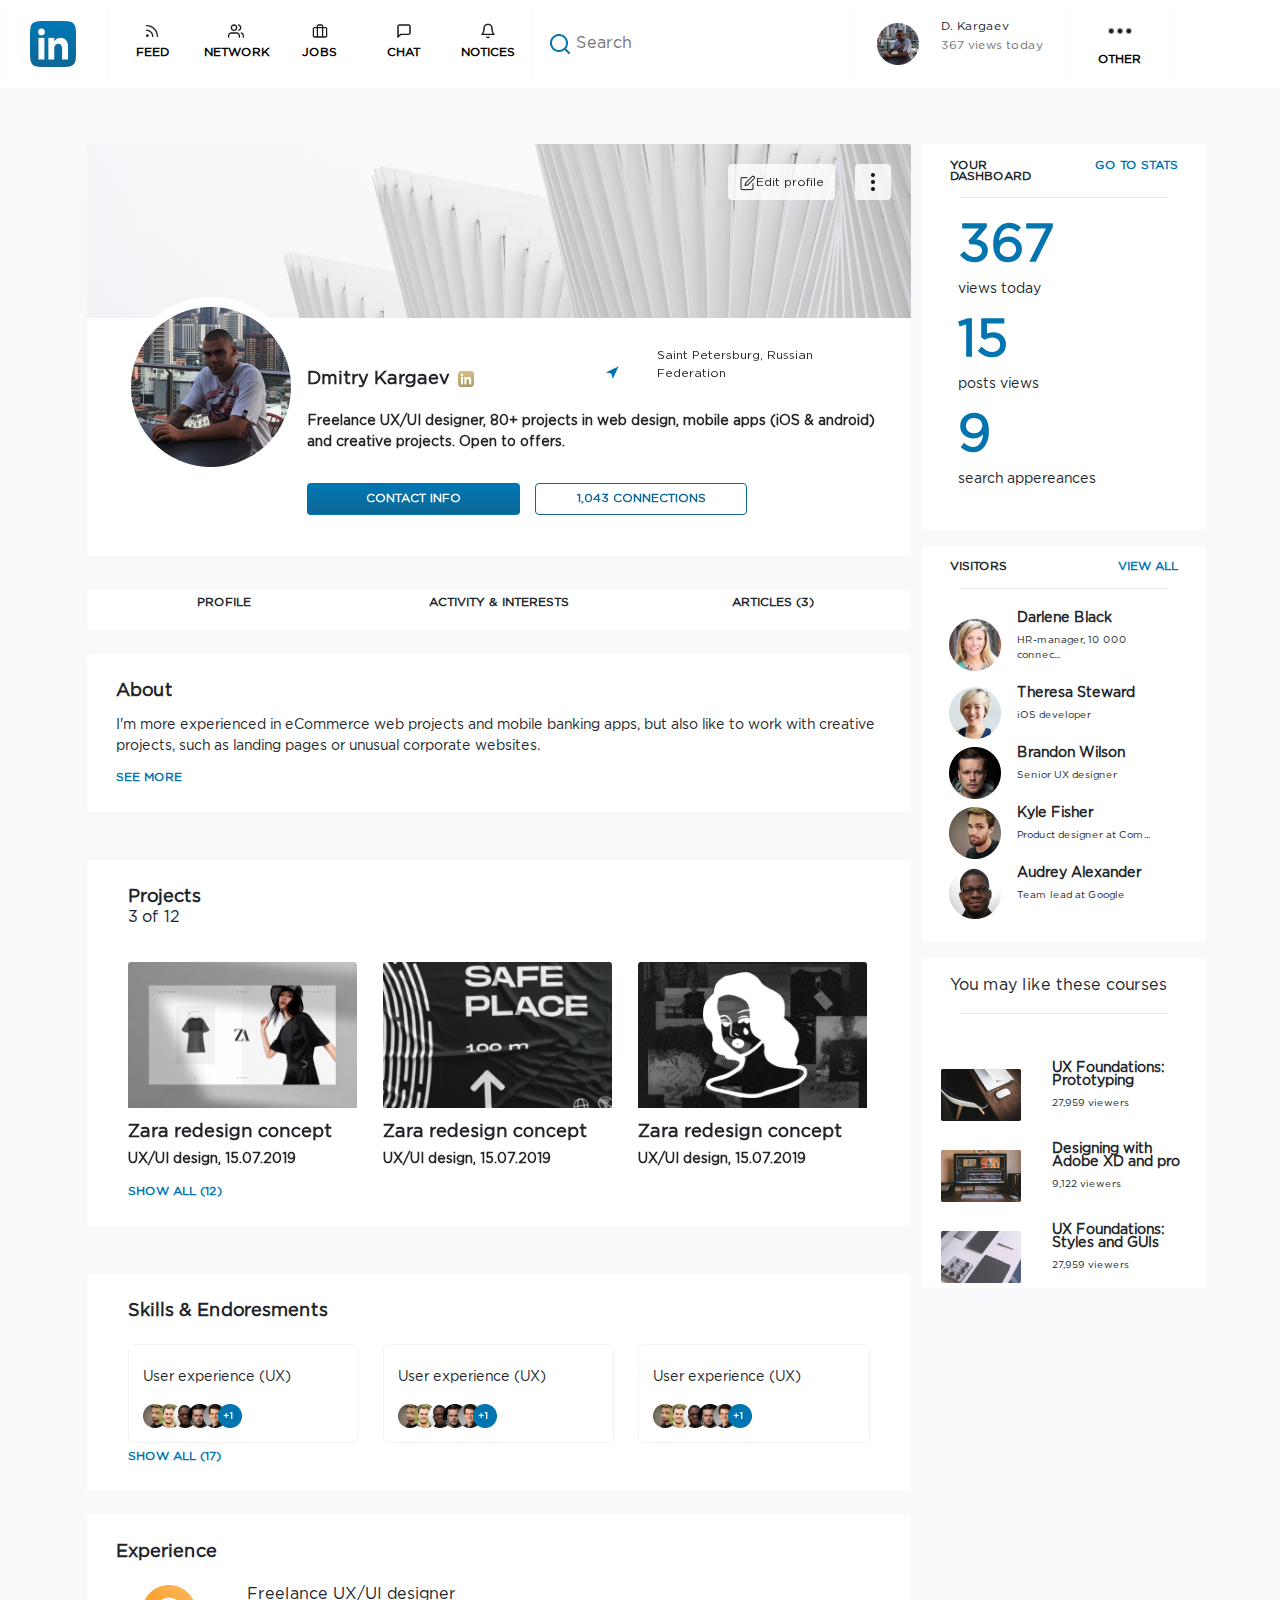
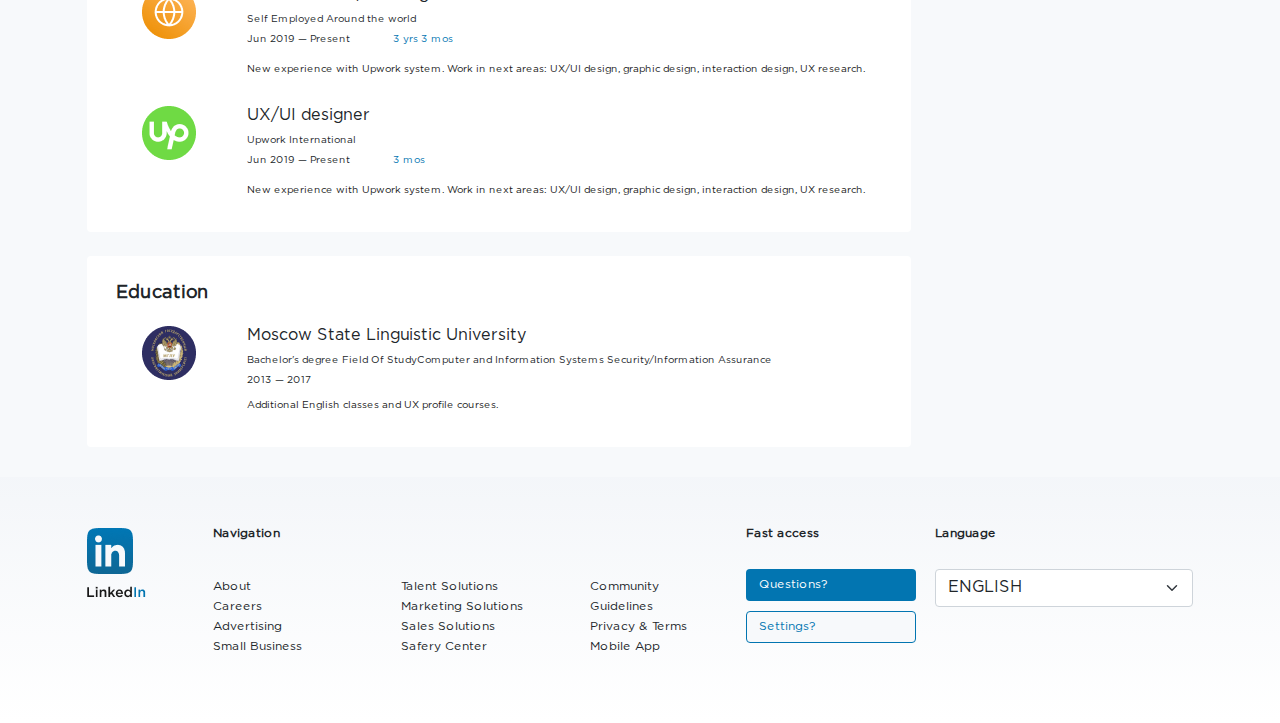
==== commit c2189c18: "add font family gotham pro" ====
--- a/index.html
+++ b/index.html
@@ -1,14 +1,1054 @@
-<!DOCTYPE html>
+~<!DOCTYPE html>
 <html lang="en">
+
 <head>
     <meta charset="UTF-8">
     <meta http-equiv="X-UA-Compatible" content="IE=edge">
     <meta name="viewport" content="width=device-width, initial-scale=1.0">
     <link rel="stylesheet" href="style/style.css">
-    <link rel="stylesheet" href="../style/bootstrap.css">
-    <title>Notices</title>
+    <link rel="stylesheet" href="style/navbarFooter.css">
+    <link rel="stylesheet" href="style/bootstrap.css">
+    <link rel="preconnect" href="https://fonts.googleapis.com">
+    <link rel="preconnect" href="https://fonts.gstatic.com" crossorigin>
+    <link
+        href="https://fonts.googleapis.com/css2?family=Inter:wght@200&family=Poppins:wght@200;300;600;800&family=Roboto+Mono:wght@100;200&family=Roboto:wght@300;700;900&family=Volkhov&display=swap"
+        rel="stylesheet">
+    <script src="https://cdn.jsdelivr.net/npm/bootstrap@5.1.3/dist/js/bootstrap.min.js"
+        integrity="sha384-QJHtvGhmr9XOIpI6YVutG+2QOK9T+ZnN4kzFN1RtK3zEFEIsxhlmWl5/YESvpZ13"
+        crossorigin="anonymous"></script>
+    <script src="https://cdn.jsdelivr.net/npm/bootstrap@5.1.3/dist/js/bootstrap.bundle.min.js"
+        integrity="sha384-ka7Sk0Gln4gmtz2MlQnikT1wXgYsOg+OMhuP+IlRH9sENBO0LRn5q+8nbTov4+1p"
+        crossorigin="anonymous"></script>
+    <title>LinkedIn</title>
 </head>
+
 <body>
- 
+
+    <!-- navbar -->
+    <div class="fixed1"></div>
+    <div style="position: fixed; width: 100%;  z-index: 20;">
+        <div class="container-fluid " style="z-index: 20;">
+            <div class="container-xxl p-r   " style=" z-index: 110;">
+                <div class="row " style="z-index: 100;">
+                    <div class="col-6 col-md-7 col-lg-8"></div>
+                    <div class="col-5 col-md-4 col-lg-4 p-r" id="z" style=" z-index: 1000;">
+                        <div class="offcanvas offcanvas-top"
+                            style="z-index: 100; position: absolute; width: 100% !important;height: 800px !important; right: 0 !important; "
+                            tabindex="-1" id="offcanvasTop" aria-labelledby="offcanvasTopLabel">
+                            <div class="offcanvas-header">
+                                <h5 id="offcanvasTopLabel">More from LinkedIn</h5>
+                                <button type="button" class="btn-close text-reset" data-bs-dismiss="offcanvas"
+                                    aria-label="Close" onclick="exit()"></button>
+                            </div>
+                            <div class="offcanvas-body">
+                                <div style="background: white; width: 100%;">
+                                    <button class="btn  d-flex w-100" style="background: #0275B1;
+                    ">
+                                        <div class="d-flex justify-content-center align-items-center"
+                                            style="width: 20%;">
+                                            <img src="images/book-open.png" alt="">
+                                        </div>
+                                        <div style="width: 80%;">
+                                            <h6 style="   
+                         font-family: 'Inter', sans-serif;
+                        font-weight: 600;
+                        font-size: 12px;
+                        line-height: 18px;
+                        letter-spacing: 0em;
+                        text-align: left;
+                        color: white;
+                        ">Learning with LinkedIn</h6>
+                                            <p style="font-family: 'Inter', sans-serif;
+                        color: white;
+                        font-size: 10px;
+                        line-height: 15px;
+                        letter-spacing: 0em;
+                        text-align: left;
+                        ">Courses, lectures, workshops</p>
+                                        </div>
+                                    </button>
+
+                                    <div class="d-flex flex-wrap justify-content-between">
+                                        <div class="d-flex others-cards cursor-p">
+                                            <div class="col-3 d-flex justify-content-center align-items-center"><img
+                                                    src="images/Group_left.png" style="width: 15px; height: 15px;"
+                                                    alt=""></div>
+                                            <div class="col-9 d-flex justify-content-center align-items-center">
+                                                <h5 style="font-weight: 600; font-size: 12px;">Insights</h5>
+                                            </div>
+                                        </div>
+
+                                        <div class="d-flex others-cards cursor-p">
+                                            <div class="col-3 d-flex justify-content-center align-items-center"><img
+                                                    src="images/Group_left2.png" style="width: 15px; height: 15px; "
+                                                    alt=""></div>
+                                            <div class="col-9 d-flex justify-content-center align-items-center">
+                                                <h5 style="font-weight: 600; font-size: 12px;">advertise</h5>
+                                            </div>
+                                        </div>
+
+                                        <div class="d-flex others-cards cursor-p">
+                                            <div class="col-3 d-flex justify-content-center align-items-center"><img
+                                                    src="images/Group_left3.png" style="width: 15px; height: 15px;"
+                                                    alt=""></div>
+                                            <div class="col-9 d-flex justify-content-center align-items-center">
+                                                <h5 style="font-weight: 600; font-size: 12px;">groups</h5>
+                                            </div>
+                                        </div>
+
+                                        <div class=" d-flex others-cards cursor-p">
+                                            <div class="col-3 d-flex justify-content-center align-items-center"><img
+                                                    src="images/Group_left4.png" style="width: 15px; height: 15px;"
+                                                    alt=""></div>
+                                            <div class="col-9 d-flex justify-content-center align-items-center">
+                                                <h5 style="font-weight: 600; font-size: 12px;">proFinder</h5>
+                                            </div>
+                                        </div>
+
+                                        <div class=" d-flex others-cards cursor-p">
+                                            <div class="col-3 d-flex justify-content-center align-items-center"><img
+                                                    src="images/Group_left5.png" style="width: 15px; height: 15px;"
+                                                    alt=""></div>
+                                            <div class="col-9 d-flex justify-content-center align-items-center">
+                                                <h5 style="font-weight: 600; font-size: 12px;">Salary</h5>
+                                            </div>
+                                        </div>
+
+                                        <div class="d-flex others-cards cursor-p">
+                                            <div class="col-3 d-flex justify-content-center align-items-center"><img
+                                                    src="images/Group_left6.png" style="width: 15px; height: 15px;"
+                                                    alt=""></div>
+                                            <div class="col-9 d-flex justify-content-center align-items-center">
+                                                <h5 style="font-weight: 600; font-size: 12px;">slideshare</h5>
+                                            </div>
+                                        </div>
+                                    </div>
+
+                                    <div class="mt-3" style="width: 100%; height: 1px; background: rgba(0, 0, 0, .1);">
+                                    </div>
+
+                                    <h4 class="mt-3" style="  
+                    font-family: 'Roboto', sans-serif;     
+                    font-size: 16px;
+                    line-height: 21px;
+                    letter-spacing: 0em;
+                    text-align: left;
+                    font-weight: 600;
+                    ">Business services</h4>
+
+
+                                    <div class="business mt-3 cursor-p">
+                                        <h4 class="business_h4">Talent Solutions</h4>
+                                        <p class="business_p">Find, attract and recruit talent</p>
+                                    </div>
+                                    <div class="business mt-3 cursor-p">
+                                        <h4 class="business_h4">Sales Solutions</h4>
+                                        <p class="business_p">Unlock sales opportunities</p>
+                                    </div>
+                                    <div class="business mt-3 cursor-p">
+                                        <h4 class="business_h4">Post a job</h4>
+                                        <p class="business_p">Get your job in front of quality candidates</p>
+                                    </div>
+                                    <div class="business mt-3 cursor-p">
+                                        <h4 class="business_h4">Marketing Solutions</h4>
+                                        <p class="business_p">Acquire customers and grow your buisness</p>
+                                    </div>
+                                    <div class="business mt-3 cursor-p">
+                                        <h4 class="business_h4">Learning Solutions</h4>
+                                        <p class="business_p">Develop talent across your organisation</p>
+                                    </div>
+
+                                    <div class="mt-3" style="width: 100%; height: 1px; background: rgba(0, 0, 0, .1);">
+                                    </div>
+                                    <div class="business gold mt-3 cursor-p">
+                                        <h4 class="business_h4">LinkedIn Premium</h4>
+                                        <p class="business_p">Special features only for premium users</p>
+                                    </div>
+                                </div>
+                            </div>
+                        </div>
+                    </div>
+
+                </div>
+            </div>
+        </div>
+    </div>
+    <div class="container-fluid-xxl  ">
+        <div class="container-xxl ">
+            <div class="row d-flex flex-row align-items-center fixed">
+                <div class="b col-2  col-lg-1 d-flex justify-content-center align-items-center">
+                    <img style="width: 46px; height: 46px;" src="images/Logo.png" alt="">
+                </div>
+                <div class="d-none d-lg-flex col-lg-4 d-flex py-1 justify-content-between navbar">
+                    <div class="col-2 d-flex flex-column align-items-center justify-content-center">
+                        <img src="images/rss.png " alt="">
+                        <a class="py-2" href="pages/feed.html">Feed</a>
+
+                    </div>
+                    <div class="col-2 d-flex flex-column align-items-center justify-content-center">
+                        <img src="images/users.png" alt="">
+                        <a class="py-2" href="pages/network.html">Network</a>
+                    </div>
+                    <div class="col-2 d-flex flex-column align-items-center justify-content-center">
+                        <img src="images/briefcase.png" alt="">
+                        <a class="py-2" href="pages/job.html">jobs</a>
+                    </div>
+                    <div class=" col-2 d-flex flex-column align-items-center justify-content-center">
+                        <img src="images/message-square.png" alt="">
+                        <a class="py-2" href="pages/chat.html">chat</a>
+                    </div>
+                    <div class="col-2 d-flex flex-column align-items-center justify-content-center">
+                        <img src="images/bell.png" alt="">
+                        <a class="py-2" href="pages/notices.html">notices</a>
+                    </div>
+                </div>
+
+                <div class="b input col-md-5 col-5 col-lg-3 d-flex flex-row align-items-center justify-content-around p-r"
+                    style="z-index: 10 !important; background: white;">
+                    <img src="images/search.png" style="width: 24px; height: 24px;" alt="">
+                    <input type="text" placeholder="Search" onfocus="onfokus()" style="z-index: 10;">
+                    <div id="of" class="col-12 inputFocus" style="z-index: 1; padding:0px 30px 30px 30px;">
+                        <h1 onclick="fokusend()" style=" cursor: pointer;  color:rgba(0, 0, 0, .1); font-family: 'Inter', sans-serif;       
+                        ">X</h1>
+                        <h4 style="color:rgba(0, 0, 0, .1); font-size: 16px;">JOBS</h4>
+                        <div class="d-flex mt-2 others-cards cursor-p" style="width: 100%;">
+                            <div class="col-3 d-flex justify-content-center align-items-center ">
+                                <img src="images/Rectangle 2.2 (1)1.png" style="width: 40px; height: 40px;" alt="">
+                            </div>
+                            <div class="col-9 visitors d-flex flex-column justify-content-center">
+                                <h4>UX/UI Designer</h4>
+                                <p>Upwork</p>
+                            </div>
+
+
+                        </div>
+                        <div class="d-flex mt-2 others-cards cursor-p" style="width: 100%;">
+                            <div class="col-3 d-flex justify-content-center align-items-center ">
+                                <img src="images/Rectangle 2.2 (1)2.png" style="width: 40px; height: 40px;" alt="">
+                            </div>
+                            <div class="col-9 visitors d-flex flex-column justify-content-center">
+                                <h4>Part-time UX designer</h4>
+                                <p>Google</p>
+                            </div>
+
+                        </div>
+
+                        <h4 class="mt-4" style="color: #0275B1; font-size: 16px;">All jobs (84)</h4>
+
+                        <div class="mt-3" style="width: 100%; height: 1px; background: rgba(0, 0, 0, .1);"></div>
+
+                        <h4 class="mt-4" style="color:rgba(0, 0, 0, .1); font-size: 16px;">Users</h4>
+                        <div class="d-flex mt-2 others-cards cursor-p" style="width: 100%;">
+                            <div class="col-3 d-flex justify-content-center align-items-center ">
+                                <img src="images/Photo3.png" alt="">
+                            </div>
+                            <div class="col-9 visitors d-flex flex-column justify-content-center">
+                                <h4>Brandon Wilson</h4>
+                                <p>Senior UX designer</p>
+                            </div>
+
+                        </div>
+
+                        <div class="d-flex mt-2 others-cards cursor-p" style="width: 100%;">
+                            <div class="col-3 d-flex justify-content-center align-items-center  ">
+                                <img src="images/Photo4.png" alt="">
+                            </div>
+                            <div class="col-9 visitors d-flex flex-column justify-content-center">
+                                <h4>Kyle Fisher </h4>
+                                <p>Product designer at Com...</p>
+                            </div>
+
+                        </div>
+                        <h4 class="mt-4" style="color: #0275B1; font-size: 16px;">All users (1,530)</h4>
+                        <div class="mt-3" style="width: 100%; height: 1px; background: rgba(0, 0, 0, .1);"></div>
+
+                        <h4 class="mt-4" style="color:rgba(0, 0, 0, .1); font-size: 16px;">Articles</h4>
+
+                        <div class="d-flex mt-3 cursor-p" style="width: 100%;">
+                            <div class="col-5 d-flex justify-content-center align-items-center  ">
+                                <img src="images/Photo22.png" alt="">
+                            </div>
+                            <div class="col-7 visitors d-flex flex-column justify-content-center ">
+                                <h4>Designing with
+                                    Adobe XD and pro</h4>
+                                <p>9,122 viewers</p>
+                            </div>
+
+                        </div>
+                        <h4 class="mt-4" style="color: #0275B1; font-size: 16px; margin-bottom: 40px;">See all
+                            recomendations</h4>
+
+                    </div>
+                </div>
+
+                <div class=" col-3 col-md-2 col-lg-2 d-none d-md-flex d-flex align-items-center justify-content-around">
+                    <div><img src="images/Rectangle.png" alt=""></div>
+                    <div class="d-flex flex-column justify-content-center">
+                        <h6 style="font-family: Gotham Pro;
+                        font-size: 12px;
+                        line-height: 11px;
+                        letter-spacing: 0em;
+                        text-align: left;
+                        ">D. Kargaev</h6>
+                        <p style="font-family: Gotham Pro;
+                        font-size: 12px;
+                        line-height: 11px;
+                        letter-spacing: 0em;
+                        text-align: left;
+                        color: #747474;
+
+                        ">367 views today</p>
+                    </div>
+                </div>
+
+                <div class=" b   col-3 col-md-2 col-lg-1 d-flex flex-column align-items-center justify-content-center">
+                    <img src="images/more-horizontal.png" style="width: 30px; height: 30px;" alt="">
+                    <a class="py-2" href="" type="button" data-bs-toggle="offcanvas" data-bs-target="#offcanvasTop"
+                        aria-controls="offcanvasTop" onclick="clickother()">other</a>
+
+                    <!-- <button class="btn btn-primary" type="button" data-bs-toggle="offcanvas" data-bs-target="#offcanvasTop" aria-controls="offcanvasTop">Toggle top offcanvas</button> -->
+
+
+
+                </div>
+                <div class="col-2 col-md-1  d-xl-none">
+                    <button style="z-index: 10;" class="btn " type="button" data-bs-toggle="offcanvas"
+                        data-bs-target="#offcanvasRight" aria-controls="offcanvasRight"><img
+                            style="width: 30px; height: 30px;" src="images/menu2.png" alt=""></button>
+
+                    <div class="offcanvas offcanvas-end" tabindex="-1" id="offcanvasRight"
+                        aria-labelledby="offcanvasRightLabel">
+                        <div class="offcanvas-header">
+                            <h5 id="offcanvasRightLabel">Menu</h5>
+                            <button type="button" class="btn-close text-reset" data-bs-dismiss="offcanvas"
+                                aria-label="Close"></button>
+                        </div>
+                        <div class="offcanvas-body">
+                            <div class="d-block d-lg-none col-lg-4 d-flex py-1 justify-content-between navbar">
+                                <div class="col-2 d-flex flex-column align-items-center justify-content-center">
+                                    <img src="images/rss.png " alt="">
+                                    <a class="py-2" href="pages/feed.html">Feed</a>
+
+                                </div>
+                                <div class="col-2 d-flex flex-column align-items-center justify-content-center">
+                                    <img src="images/users.png" alt="">
+                                    <a class="py-2" href="pages/network.html">Network</a>
+                                </div>
+                                <div class="col-2 d-flex flex-column align-items-center justify-content-center">
+                                    <img src="images/briefcase.png" alt="">
+                                    <a class="py-2" href="pages/job.html">jobs</a>
+                                </div>
+                                <div class=" col-2 d-flex flex-column align-items-center justify-content-center">
+                                    <img src="images/message-square.png" alt="">
+                                    <a class="py-2" href="pages/chat.html">chat</a>
+                                </div>
+                                <div class="col-2 d-flex flex-column align-items-center justify-content-center">
+                                    <img src="images/bell.png" alt="">
+                                    <a class="py-2" href="pages/notices.html">notices</a>
+                                </div>
+                            </div>
+                            <div class="col-12 d-block d-xl-none">
+                                <div class="row r-banner ">
+                                    <div class="col-12">
+                                        <div class="row  r-col-3 justify-content-around">
+                                            <div class="col-6 d-flex align-items-center">
+                                                <h5>your dashboard</h5>
+                                            </div>
+                                            <div class="col-6 d-flex justify-content-end"><a href="">go to stats</a>
+                                            </div>
+                                        </div>
+                                        <div class="hr">
+                                            <div></div>
+                                        </div>
+
+                                        <div class="row r-col-3-important">
+                                            <div class="col-12 big-h">
+                                                <h6>367</h6>
+                                                <p>views today</p>
+                                            </div>
+                                            <div class="col-12 big-h">
+                                                <h6>15</h6>
+                                                <p>posts views</p>
+                                            </div>
+                                            <div class="col-12 big-h">
+                                                <h6>9</h6>
+                                                <p>search appereances</p>
+                                            </div>
+                                        </div>
+                                    </div>
+
+
+
+
+                                </div>
+
+                                <div class="row mt-3 r-banner ">
+                                    <div class="col-12">
+                                        <div class="row  r-col-3 justify-content-around">
+                                            <div class="col-6 d-flex align-items-center">
+                                                <h5>visitors</h5>
+                                            </div>
+                                            <div class="col-6 d-flex justify-content-end"><a href="">view all</a></div>
+                                        </div>
+                                        <div class="hr">
+                                            <div></div>
+                                        </div>
+
+                                        <div class="row r-col-3-important">
+                                            <div class="col-12 big-h">
+                                                <div class="row ">
+                                                    <div
+                                                        class="col-3 d-flex justify-content-center align-items-center  ">
+                                                        <img src="images/Photo1.png" alt="">
+                                                    </div>
+                                                    <div
+                                                        class="col-9 visitors d-flex flex-column justify-content-center">
+                                                        <h4>Darlene Black</h4>
+                                                        <p>HR-manager, 10 000 connec...</p>
+                                                    </div>
+
+                                                </div>
+
+                                                <div class="row mt-2">
+                                                    <div
+                                                        class="col-3 d-flex justify-content-center align-items-center  ">
+                                                        <img src="images/Photo2.png" alt="">
+                                                    </div>
+                                                    <div
+                                                        class="col-9 visitors d-flex flex-column justify-content-center">
+                                                        <h4>Theresa Steward </h4>
+                                                        <p>iOS developer</p>
+                                                    </div>
+
+                                                </div>
+
+                                                <div class="row mt-2">
+                                                    <div
+                                                        class="col-3 d-flex justify-content-center align-items-center  ">
+                                                        <img src="images/Photo3.png" alt="">
+                                                    </div>
+                                                    <div
+                                                        class="col-9 visitors d-flex flex-column justify-content-center">
+                                                        <h4>Brandon Wilson</h4>
+                                                        <p>Senior UX designer</p>
+                                                    </div>
+
+                                                </div>
+
+                                                <div class="row mt-2">
+                                                    <div
+                                                        class="col-3 d-flex justify-content-center align-items-center  ">
+                                                        <img src="images/Photo4.png" alt="">
+                                                    </div>
+                                                    <div
+                                                        class="col-9 visitors d-flex flex-column justify-content-center">
+                                                        <h4>Kyle Fisher </h4>
+                                                        <p>Product designer at Com...</p>
+                                                    </div>
+
+                                                </div>
+
+                                                <div class="row mt-2">
+                                                    <div
+                                                        class="col-3 d-flex justify-content-center align-items-center  ">
+                                                        <img src="images/Photo5.png" alt="">
+                                                    </div>
+                                                    <div
+                                                        class="col-9 visitors d-flex flex-column justify-content-center">
+                                                        <h4>Audrey Alexander</h4>
+                                                        <p>Team lead at Google</p>
+                                                    </div>
+
+                                                </div>
+                                            </div>
+
+                                        </div>
+                                    </div>
+
+
+
+
+                                </div>
+
+                                <div class="row mt-3 r-banner">
+                                    <div class="col-12">
+                                        <div class="row  r-col-3 justify-content-around">
+                                            <div class="col-12 d-flex align-items-center">You may like these courses
+                                            </div>
+                                        </div>
+                                        <div class="hr">
+                                            <div></div>
+                                        </div>
+
+                                        <div class="row mt-5">
+                                            <div class="col-12 big-h">
+                                                <div class="row ">
+                                                    <div
+                                                        class="col-5 d-flex justify-content-center align-items-center  ">
+                                                        <img src="images/Photo21.png" alt="">
+                                                    </div>
+                                                    <div
+                                                        class="col-7 visitors d-flex flex-column justify-content-center">
+                                                        <h4>UX Foundations:
+                                                            Prototyping</h4>
+                                                        <p>27,959 viewers</p>
+                                                    </div>
+
+                                                </div>
+
+                                                <div class="row mt-3 ">
+                                                    <div
+                                                        class="col-5 d-flex justify-content-center align-items-center  ">
+                                                        <img src="images/Photo21.png" alt="">
+                                                    </div>
+                                                    <div
+                                                        class="col-7 visitors d-flex flex-column justify-content-center">
+                                                        <h4>UX Foundations:
+                                                            Prototyping</h4>
+                                                        <p>27,959 viewers</p>
+                                                    </div>
+
+                                                </div>
+
+                                                <div class="row mt-3">
+                                                    <div
+                                                        class="col-5 d-flex justify-content-center align-items-center  ">
+                                                        <img src="images/Photo21.png" alt="">
+                                                    </div>
+                                                    <div
+                                                        class="col-7 visitors d-flex flex-column justify-content-center">
+                                                        <h4>UX Foundations:
+                                                            Prototyping</h4>
+                                                        <p>27,959 viewers</p>
+                                                    </div>
+
+                                                </div>
+
+
+
+
+                                            </div>
+
+                                        </div>
+                                    </div>
+                                </div>
+
+
+                            </div>
+                        </div>
+                    </div>
+                </div>
+            </div>
+        </div>
+    </div>
+    <!-- navbar -->
+    <div class="container-fluid-xxl">
+        <div class="container-xxl">
+            <div class="row nav-end1 margin-p">
+                <div class="col-12 col-xl-9">
+                    <div class="card w-100" style="width: 18rem;">
+                        <div class="edit d-flex justify-content-center align-items-center"><img src="images/edit.png"
+                                alt="">
+                            <h3>Edit profile</h3>
+                        </div>
+                        <div class="more d-flex justify-content-center align-items-center"><img
+                                style="width: 24px; height: 24px;" src="images/more-horizontal.png" alt=""></div>
+                        <img class="card-img-top" src="images/Rectangle 3.png" alt="Card image cap">
+                        <div class="card-body d-flex flex-column flex-lg-row">
+                            <div class="col-lg-3 col-12 d-flex justify-content-center p-r" style="height: 180px;">
+                                <img id="abs-img" src="images/Ellipse.png" alt="">
+                            </div>
+                            <div class="col-lg-9 col-12">
+                                <div class="row">
+                                    <div class="col-6 d-flex align-items-center ">
+                                        <h5 class="card-title">Dmitry Kargaev</h5>
+                                        <img src="images/Logo2.png" alt="">
+                                    </div>
+                                    <div class="col-6 tg d-flex align-items-center  justify-content-end ">
+                                        <img src="images/Vector1.png" style="margin-right: 8px;" alt="">
+                                        <p>Saint Petersburg, Russian Federation</p>
+                                    </div>
+                                </div>
+                                <p class="card-text">Freelance UX/UI designer, 80+ projects in web design, mobile apps
+                                    (iOS & android) and creative projects. Open to offers.</p>
+                                <div class="col-12  d-flex  jcc">
+                                    <a href="#" class="btn btn1">Contact info</a>
+                                    <a href="#" class="btn  btn2 ">1,043 connections</a>
+                                </div>
+                            </div>
+                        </div>
+                    </div>
+
+                    <div class="row mt-4 card-end0 align-items-end">
+                        <div class="col-4 card-end d-flex justify-content-center align-items-center">
+                            <p>Profile</p>
+                        </div>
+                        <div class="col-4 card-end d-flex justify-content-center align-items-center">
+                            <p>Activity & interests</p>
+                        </div>
+                        <div class="col-4 card-end d-flex justify-content-center align-items-center">
+                            <p>Articles (3)</p>
+                        </div>
+                    </div>
+
+                    <div class="card card2 mt-4" style="width: 18rem;">
+                        <div class="card-body">
+                            <h5 class="card-title">About</h5>
+
+                            <p class="card-text">I'm more experienced in eCommerce web projects and mobile banking apps,
+                                but also like to work with creative projects, such as landing pages or unusual corporate
+                                websites.</p>
+                            <a href="#" class="card-link">See more</a>
+
+                        </div>
+                    </div>
+
+                    <div class="row cards mt-5">
+                        <div class="col-12">
+                            <div class="row cards-title1">
+                                <h5 class="card-title d-flex ">Projects</h5>
+                                <p>3 of 12</p>
+                            </div>
+                            <div class="row mt-3">
+                                <div class="col-md-4">
+                                    <div class="card w9p" style="width: 18rem;">
+                                        <img class="card-img-top" src="images/ext.png" alt="Card image cap">
+                                        <div class="card-body pl0 pr0">
+                                            <h5 class="card-title mt-2 ">Zara redesign concept</h5>
+                                            <p class="card-text mt-2">UX/UI design, 15.07.2019</p>
+
+                                        </div>
+                                    </div>
+                                </div>
+                                <div class="col-md-4">
+                                    <div class="card w9p" style="width: 18rem;">
+                                        <img class="card-img-top w-100" src="images/ext1.png" alt="Card image cap">
+                                        <div class="card-body pl0 pr0">
+                                            <h5 class="card-title mt-2 ">Zara redesign concept</h5>
+                                            <p class="card-text mt-2">UX/UI design, 15.07.2019</p>
+
+                                        </div>
+                                    </div>
+                                </div>
+                                <div class="col-md-4">
+                                    <div class="card w9p" style="width: 18rem;">
+                                        <img class="card-img-top" src="images/ext2.png" alt="Card image cap">
+                                        <div class="card-body pl0 pr0">
+                                            <h5 class="card-title mt-2 ">Zara redesign concept</h5>
+                                            <p class="card-text mt-2">UX/UI design, 15.07.2019</p>
+
+                                        </div>
+                                    </div>
+                                </div>
+
+
+                            </div>
+
+                            <div class="row mt-2">
+                                <div class="col-12"><a href="#" class="card-link">Show all (12) </a></div>
+                            </div>
+                        </div>
+                    </div>
+
+                    <div class="row cards mt-5">
+                        <div class="col-12">
+                            <div class="row">
+                                <div class="col-12">
+                                    <h5 class="card-title">Skills & Endoresments</h5>
+
+                                </div>
+                            </div>
+                            <div class="row">
+                                <div class="col-md-4 ">
+
+                                    <div class="card-body card-half mt-4 pl0 pr0 cursor-p">
+                                        <h5 class=" mt-2 ">User experience (UX)</h5>
+                                        <img class="mt-3" src="images/users1.png" alt="">
+                                    </div>
+
+                                </div>
+                                <div class="col-md-4">
+
+                                    <div class="card-body card-half mt-4 pl0 pr0 cursor-p">
+                                        <h5 class=" mt-2 ">User experience (UX)</h5>
+                                        <img class="mt-3" src="images/users1.png" alt="">
+                                    </div>
+
+                                </div>
+                                <div class="col-md-4">
+
+                                    <div class="card-body card-half mt-4 pl0 pr0 cursor-p">
+                                        <h5 class=" mt-2 ">User experience (UX)</h5>
+                                        <img class="mt-3" src="images/users1.png" alt="">
+                                    </div>
+
+                                </div>
+                                <div class="row mt-2">
+                                    <div class="col-12"><a href="#" class="card-link">Show ALL (17)</a></div>
+                                </div>
+                            </div>
+                        </div>
+                    </div>
+
+                    <div class="card card2 mt-4" style="width: 18rem;">
+                        <div class="card-body">
+                            <h5 class="card-title">Experience</h5>
+
+                            <div class="row">
+                                <div class="col-sm-2 mt-4 d-flex justify-content-center">
+                                    <img style="width: 54px; height: 54px   ;" src="images/Group.png" alt="">
+                                </div>
+                                <div class="col-sm-10 mt-4 freelance">
+                                    <h6>Freelance UX/UI designer</h6>
+                                    <p>Self Employed Around the world</p>
+                                    <div class="row free_p flex-row">
+                                        <p>Jun 2019 — Present</p>
+                                        <p> 3 yrs 3 mos</p>
+                                    </div>
+                                    <p>New experience with Upwork system. Work in next areas: UX/UI design, graphic
+                                        design, interaction design, UX research.</p>
+                                </div>
+
+                                <div class="col-sm-2 mt-4 d-flex justify-content-center">
+                                    <img style="width: 54px; height: 54px   ;" src="images/Group2.png" alt="">
+                                </div>
+                                <div class="col-sm-10 mt-4 freelance">
+                                    <h6>UX/UI designer</h6>
+                                    <p>Upwork International</p>
+                                    <div class="row free_p flex-row">
+                                        <p>Jun 2019 — Present</p>
+                                        <p> 3 mos</p>
+                                    </div>
+                                    <p>New experience with Upwork system. Work in next areas: UX/UI design, graphic
+                                        design, interaction design, UX research.</p>
+                                </div>
+                            </div>
+
+
+
+
+
+                        </div>
+                    </div>
+
+                    <div class="card card2 mt-4 mb30" style="width: 18rem;">
+                        <div class="card-body">
+                            <h5 class="card-title">Education</h5>
+
+                            <div class="row">
+                                <div class="col-sm-2 mt-4 d-flex justify-content-center">
+                                    <img style="width: 54px; height: 54px   ;" src="images/Group3.png" alt="">
+                                </div>
+                                <div class="col-sm-10 mt-4 freelance">
+                                    <h6>Moscow State Linguistic University</h6>
+                                    <p>Bachelor's degree Field Of StudyComputer and Information Systems
+                                        Security/Information Assurance</p>
+                                    <p>2013 — 2017</p>
+                                    <p>Additional English classes and UX profile courses​.</p>
+                                </div>
+
+
+                            </div>
+
+
+
+
+
+                        </div>
+                    </div>
+                </div>
+                <div class="col-3 d-none d-xl-block">
+                    <div class="row r-banner ">
+                        <div class="col-12">
+                            <div class="row  r-col-3 justify-content-around">
+                                <div class="col-6 d-flex align-items-center">
+                                    <h5>your dashboard</h5>
+                                </div>
+                                <div class="col-6 d-flex justify-content-end"><a href="">go to stats</a></div>
+                            </div>
+                            <div class="hr">
+                                <div></div>
+                            </div>
+
+                            <div class="row r-col-3-important">
+                                <div class="col-12 big-h">
+                                    <h6>367</h6>
+                                    <p>views today</p>
+                                </div>
+                                <div class="col-12 big-h">
+                                    <h6>15</h6>
+                                    <p>posts views</p>
+                                </div>
+                                <div class="col-12 big-h">
+                                    <h6>9</h6>
+                                    <p>search appereances</p>
+                                </div>
+                            </div>
+                        </div>
+
+
+
+
+                    </div>
+
+                    <div class="row mt-3 r-banner ">
+                        <div class="col-12">
+                            <div class="row  r-col-3 justify-content-around">
+                                <div class="col-6 d-flex align-items-center">
+                                    <h5>visitors</h5>
+                                </div>
+                                <div class="col-6 d-flex justify-content-end"><a href="">view all</a></div>
+                            </div>
+                            <div class="hr">
+                                <div></div>
+                            </div>
+
+                            <div class="row r-col-3-important">
+                                <div class="col-12 big-h">
+                                    <div class="row ">
+                                        <div class="col-3 d-flex justify-content-center align-items-center  ">
+                                            <img src="images/Photo1.png" alt="">
+                                        </div>
+                                        <div class="col-9 visitors d-flex flex-column justify-content-center">
+                                            <h4>Darlene Black</h4>
+                                            <p>HR-manager, 10 000 connec...</p>
+                                        </div>
+
+                                    </div>
+
+                                    <div class="row mt-2">
+                                        <div class="col-3 d-flex justify-content-center align-items-center  ">
+                                            <img src="images/Photo2.png" alt="">
+                                        </div>
+                                        <div class="col-9 visitors d-flex flex-column justify-content-center">
+                                            <h4>Theresa Steward </h4>
+                                            <p>iOS developer</p>
+                                        </div>
+
+                                    </div>
+
+                                    <div class="row mt-2">
+                                        <div class="col-3 d-flex justify-content-center align-items-center  ">
+                                            <img src="images/Photo3.png" alt="">
+                                        </div>
+                                        <div class="col-9 visitors d-flex flex-column justify-content-center">
+                                            <h4>Brandon Wilson</h4>
+                                            <p>Senior UX designer</p>
+                                        </div>
+
+                                    </div>
+
+                                    <div class="row mt-2">
+                                        <div class="col-3 d-flex justify-content-center align-items-center  ">
+                                            <img src="images/Photo4.png" alt="">
+                                        </div>
+                                        <div class="col-9 visitors d-flex flex-column justify-content-center">
+                                            <h4>Kyle Fisher </h4>
+                                            <p>Product designer at Com...</p>
+                                        </div>
+
+                                    </div>
+
+                                    <div class="row mt-2">
+                                        <div class="col-3 d-flex justify-content-center align-items-center  ">
+                                            <img src="images/Photo5.png" alt="">
+                                        </div>
+                                        <div class="col-9 visitors d-flex flex-column justify-content-center">
+                                            <h4>Audrey Alexander</h4>
+                                            <p>Team lead at Google</p>
+                                        </div>
+
+                                    </div>
+                                </div>
+
+                            </div>
+                        </div>
+
+
+
+
+                    </div>
+
+                    <div class="row mt-3 r-banner">
+                        <div class="col-12">
+                            <div class="row  r-col-3 justify-content-around">
+                                <div class="col-12 d-flex align-items-center">You may like these courses</div>
+                            </div>
+                            <div class="hr">
+                                <div></div>
+                            </div>
+
+                            <div class="row mt-5">
+                                <div class="col-12 big-h">
+                                    <div class="row ">
+                                        <div class="col-5 d-flex justify-content-center align-items-center  ">
+                                            <img src="images/Photo21.png" alt="">
+                                        </div>
+                                        <div class="col-7 visitors d-flex flex-column justify-content-center">
+                                            <h4>UX Foundations:
+                                                Prototyping</h4>
+                                            <p>27,959 viewers</p>
+                                        </div>
+
+                                    </div>
+
+                                    <div class="row mt-3 ">
+                                        <div class="col-5 d-flex justify-content-center align-items-center  ">
+                                            <img src="images/Photo22.png" alt="">
+                                        </div>
+                                        <div class="col-7 visitors d-flex flex-column justify-content-center">
+                                            <h4>Designing with
+                                                Adobe XD and pro</h4>
+                                            <p>9,122 viewers</p>
+                                        </div>
+
+                                    </div>
+
+                                    <div class="row mt-3">
+                                        <div class="col-5 d-flex justify-content-center align-items-center  ">
+                                            <img src="images/Photo23.png" alt="">
+                                        </div>
+                                        <div class="col-7 visitors d-flex flex-column justify-content-center">
+                                            <h4>UX Foundations:
+                                                Styles and GUIs</h4>
+                                            <p>27,959 viewers</p>
+                                        </div>
+
+                                    </div>
+
+
+
+
+                                </div>
+
+                            </div>
+                        </div>
+                    </div>
+
+
+                </div>
+            </div>
+        </div>
+    </div>
+
+    <div class="container-fluid-xxl footer p-r">
+
+        <div class="container-xxl">
+            <div class="row margin-p">
+                <div class="col-1 mt-3 col-xl-1">
+                    <img src="images/Logo3.png" alt="">
+                    <img style="margin-top: 12px;" src="images/LinkedIn.png" alt="">
+                </div>
+                <div class="col-md-11 mt-3 col-xl-6">
+                    <div class="row mb-30 d-flex justify-content-center align-items-center">
+                        <h6 class="text-a" style="padding-left: 44px;">Navigation</h6>
+                        <div class="col-12"></div>
+                    </div>
+                    <div class="row">
+                        <div class="col-sm-4 text-a d-sm-block d-flex justify-content-center">
+                            <ul>
+                                <li>
+                                    About
+                                </li>
+                                <li>
+                                    Careers
+                                </li>
+                                <li>
+                                    Advertising
+                                </li>
+                                <li>
+                                    Small Business
+                                </li>
+                            </ul>
+                        </div>
+
+                        <div class="col-sm-4 text-a d-sm-block d-flex justify-content-center">
+                            <ul>
+                                <li>
+                                    Talent Solutions
+                                </li>
+                                <li>
+                                    Marketing Solutions
+                                </li>
+                                <li>
+                                    Sales Solutions
+                                </li>
+                                <li>
+                                    Safery Center
+                                </li>
+                            </ul>
+                        </div>
+
+                        <div class="col-sm-4 text-a d-sm-block d-flex justify-content-center">
+                            <ul>
+                                <li>
+                                    Community Guidelines
+                                </li>
+                                <li>
+                                    Privacy & Terms
+                                </li>
+                                <li>
+                                    Mobile App
+                                </li>
+
+                            </ul>
+                        </div>
+                    </div>
+
+                </div>
+                <div class="col-md-6 mt-3  col-xl-2">
+                    <h6 class="mb-30">Fast access</h6>
+
+                    <button class="btn">Questions?</button>
+                    <button class="btn">Settings?</button>
+                </div>
+                <div class="col-md-6 mt-3  col-xl-3">
+                    <h6 class="mb-30">Language</h6>
+
+                    <select class="form-select" aria-label="Default select example">
+                        <option selected>ENGLISH</option>
+                        <option value="1">UZBEK</option>
+                        <option value="2">RUS</option>
+                    </select>
+                </div>
+
+            </div>
+        </div>
+    </div>
+
+    <script>
+        function menuClick() {
+            let but = document.getElementById('tp');
+            let but2 = document.getElementById('btm');
+            let but3 = document.getElementById('ctr');
+            let but4 = document.getElementById('side');
+
+            but.classList.toggle('top-d');
+            but2.classList.toggle('bottom-d');
+            but3.classList.toggle('center-d');
+            but4.classList.toggle('side-add');
+        }
+        function clickother() {
+
+            others = document.getElementById("z").style.height = 800 + "px"
+        }
+        function exit() {
+
+            others = document.getElementById("z").style.height = 0 + "px"
+        }
+        function onfokus() {
+
+            document.getElementById("of").style.height = 600 + "px";
+            document.getElementById("of").style.display = "block";
+            document.getElementById("of").style.transition = 2 + "s";
+        }
+        function fokusend() {
+
+            document.getElementById("of").style.height = 0 + "px";
+            document.getElementById("of").style.display = "none";
+            document.getElementById("of").style.transition = 2 + "s";
+        }
+    </script>
 </body>
+
 </html>--- a/style/navbarFooter.css
+++ b/style/navbarFooter.css
@@ -0,0 +1,228 @@
+@font-face {
+    font-family: 'GothamPro';
+    src: url('../fontFamily/GothamPro.ttf');
+
+}
+* {
+    font-family: "GothamPro" !important;
+}
+/* navbar */
+a {
+    text-decoration: none !important; 
+    font-family: 'Inter', sans-serif;       
+    font-size: 12px !important;
+    line-height: 11px;
+    letter-spacing: 0em;
+    text-align: center;
+    text-transform: uppercase;
+    font-weight: 600 !important;
+    color: black !important ;
+
+}
+.container-xxl {
+    min-width: 360px;
+}
+.w {
+    background: white !important;
+    height: 87px;
+}
+.navbar img{
+    width: 16px;
+    height: 16px;
+    display: inline;
+}
+.navbar a:hover {
+    color:  #0275B1 !important;
+}
+.navbar .col-2 {
+    height: 80px;
+}
+.navbar .col-2:hover {
+    border-bottom: 4px solid #0275B1;
+}
+input {
+    border: none;
+    font-family: 'Inter', sans-serif;
+font-size: 40px;
+line-height: 15px;
+letter-spacing: 0em;
+text-align: left;
+height: 80px;
+color: grey;
+width: 90%;
+
+
+}
+.fixed1 {
+    position: fixed;
+    height: 87px;
+    top: 0;
+    background: white;
+    width: 100%;
+}
+input:focus {
+    outline: none;
+}
+.fixed {
+    max-width: 1400px;;
+   position: fixed;
+   width: 100%;
+   background: white;
+   top: 0;
+   z-index: 10;
+}
+/* p {
+    margin: 0 !important;
+} */
+
+.b {
+    border-left: 1px solid rgba(0, 0, 0, .02);
+    border-right: 1px solid rgba(0, 0, 0, .02);
+    height: 80px;
+}
+.others-cards {
+    padding: 14px; 
+    border: 1px solid rgba(0,0,0,.1); 
+    border-radius: 6px;
+    font-family: 'Roboto', sans-serif;     
+     margin-top: 30px;
+     /* margin-left: 30px; */
+    text-transform: uppercase;
+    font-weight: 700 !important;
+font-size: 12px;
+line-height: 11px;
+letter-spacing: 0em;
+text-align: left;
+width: 47%;
+}
+.business_p {
+    font-family: 'Roboto', sans-serif;     
+
+font-size: 10px;
+line-height: 15px;
+letter-spacing: 0em;
+text-align: left;
+
+}.business_h4 {
+    font-family: 'Roboto', sans-serif;     
+    font-size: 16px;
+    line-height: 21px;
+    letter-spacing: 0em;
+    text-align: left;
+    font-weight: 600;
+
+}
+.business {
+    width: 100%;
+    padding: 15px;
+    border: 1px solid rgba(0, 0, 0, .1);
+    border-radius: 6px;
+}
+.gold {
+    background: linear-gradient(180deg, #D8C281 0%, #AC9B69 100%);
+    color: white;
+}
+
+.inputFocus {
+    position: absolute;
+    width: 100%;
+    height: 0;
+    background: white;
+    transition: 2s;
+    z-index: 1;
+    top: 80px;
+    display: none;
+    overflow: hidden;
+    overflow-y: scroll;
+}
+.cursor-p {
+    cursor: pointer;
+}
+.cursor-p:hover {
+    box-shadow: 0 0 10px rgba(0, 0, 0,.09) !important;
+}
+/* navbar */
+
+/* footer */
+/* ul  li{
+    
+    list-style-type: none;
+    font-family: 'Roboto', sans-serif;
+margin-bottom: 15px;
+font-size: 12px;
+line-height: 11px;
+letter-spacing: 0em;
+text-align: left;
+
+} */
+.footer {
+    padding-top: 35px;
+    padding-bottom: 50px;
+    cursor: #F7F9FB;
+    background: linear-gradient(180deg, rgba(241, 244, 248, 0.8) 0%, rgba(241, 244, 248, 0) 100%);
+
+
+
+
+}
+.footer h6 {
+    font-family: 'Roboto', sans-serif;
+    font-weight: 700;
+    font-size: 12px;
+    line-height: 11px;
+    letter-spacing: 0em;
+    text-align: left;
+    
+}
+.footer button {
+    background: #0275B1;
+    margin-bottom: 10px;
+    width: 170px;
+    color: white;
+    height: 32px;
+    font-family: 'Roboto', sans-serif;
+
+font-size: 12px;
+line-height: 11px;
+letter-spacing: 0em;
+text-align: left;
+font-weight: 500;
+
+
+}
+.footer button:nth-child(3) {
+    background: #F7F9FB;
+    ;
+    margin-bottom: 10px;
+    width: 170px;
+    border: 1px solid #0275B1;
+    color: #0275B1;
+    
+    height: 32px;
+    font-family: 'Roboto', sans-serif;
+
+font-size: 12px;
+line-height: 11px;
+letter-spacing: 0em;
+font-weight: 500;
+text-align: left;
+
+}
+.form-select option{
+    background: white !important;
+}
+.mb-30 {
+    margin-bottom: 30px;
+}
+.p-r {
+    position: relative;
+}
+ul li {
+    list-style: none;
+font-size: 12px;
+line-height: 20px;
+letter-spacing: 0em;
+text-align: left;
+
+}
+/* footer */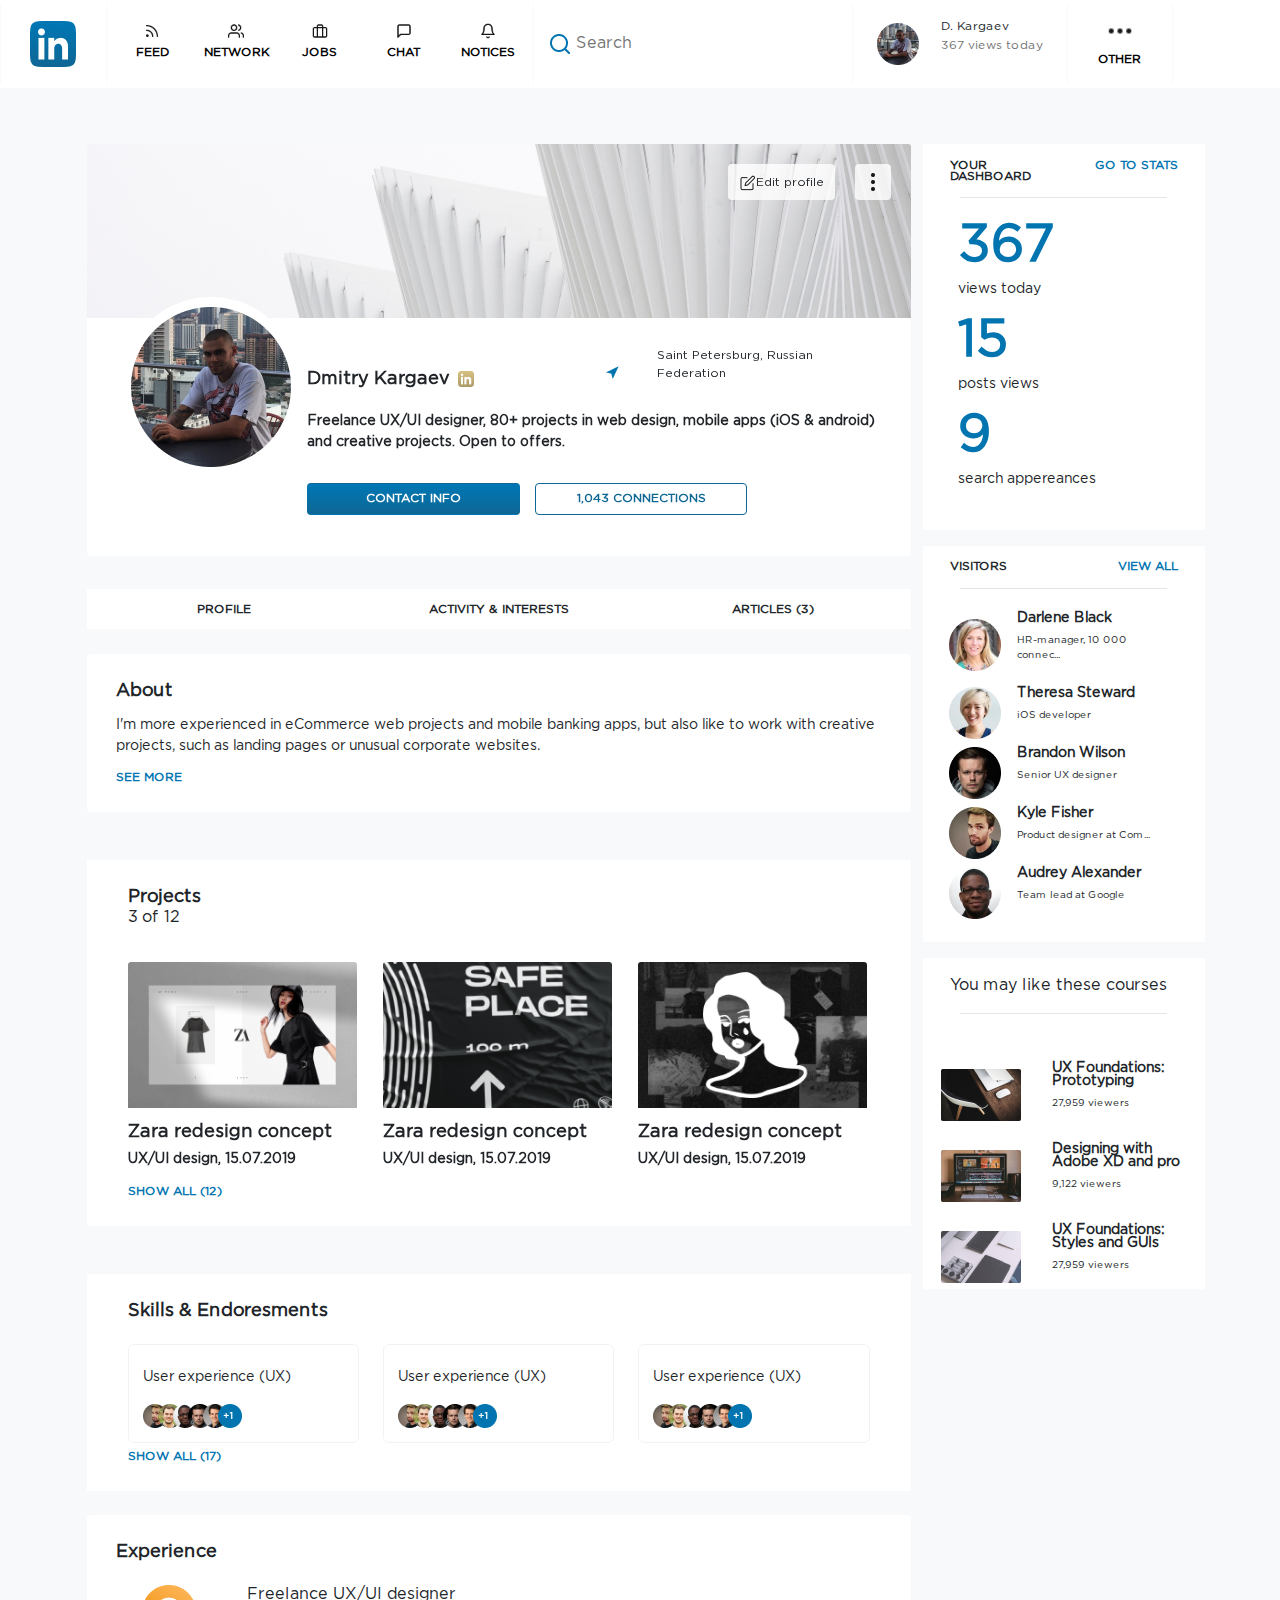
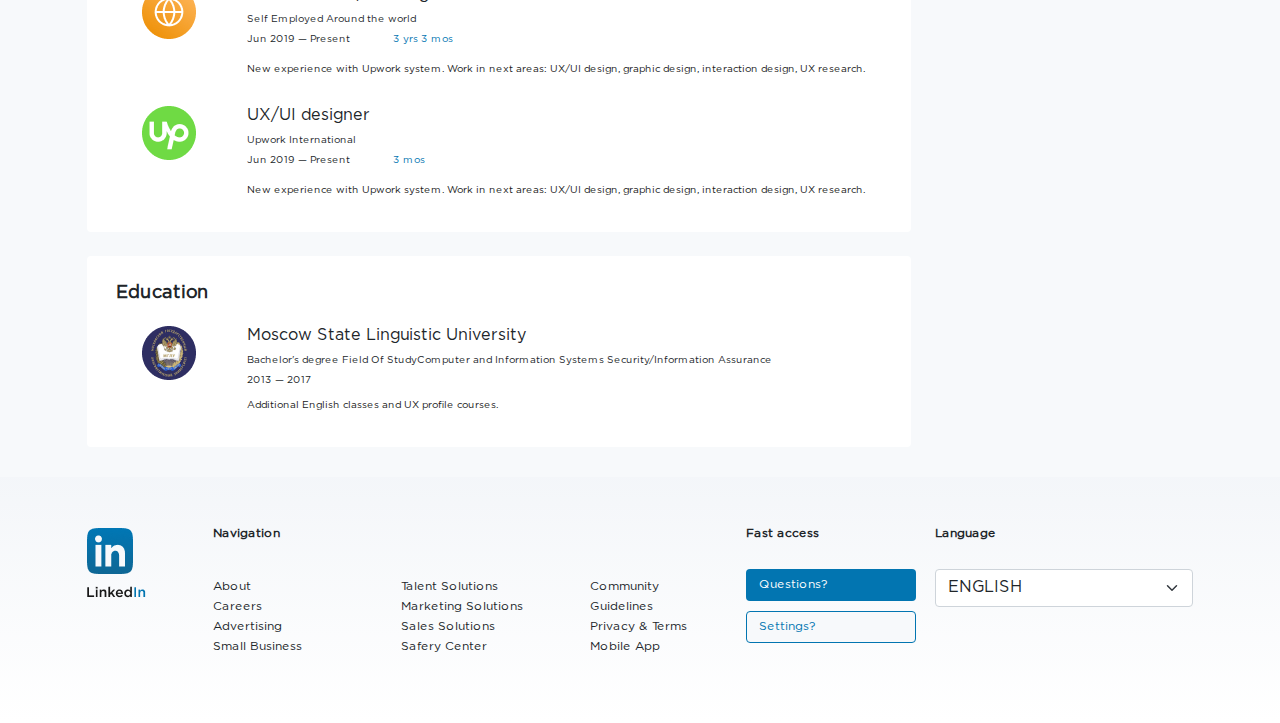
==== commit 90400e04: "media buttons" ====
--- a/index.html
+++ b/index.html
@@ -42,7 +42,7 @@
                             </div>
                             <div class="offcanvas-body">
                                 <div style="background: white; width: 100%;">
-                                    <button class="btn  d-flex w-100" style="background: #0275B1;
+                                    <button class="btn  d-flex w-100" style="background: #0275B1; height: 54px;
                     ">
                                         <div class="d-flex justify-content-center align-items-center"
                                             style="width: 20%;">
@@ -57,9 +57,11 @@
                         letter-spacing: 0em;
                         text-align: left;
                         color: white;
+                        margin: 0;
                         ">Learning with LinkedIn</h6>
                                             <p style="font-family: 'Inter', sans-serif;
                         color: white;
+                        margin-bottom: 0 !important;
                         font-size: 10px;
                         line-height: 15px;
                         letter-spacing: 0em;
@@ -571,7 +573,7 @@
                                 </div>
                                 <p class="card-text">Freelance UX/UI designer, 80+ projects in web design, mobile apps
                                     (iOS & android) and creative projects. Open to offers.</p>
-                                <div class="col-12  d-flex  jcc">
+                                <div class="col-12  d-flex flex-sm-row  flex-column jcc align-items-center">
                                     <a href="#" class="btn btn1">Contact info</a>
                                     <a href="#" class="btn  btn2 ">1,043 connections</a>
                                 </div>
@@ -580,13 +582,13 @@
                     </div>
 
                     <div class="row mt-4 card-end0 align-items-end">
-                        <div class="col-4 card-end d-flex justify-content-center align-items-center">
+                        <div class="col-sm-4 mt-1 card-end d-flex justify-content-center align-items-center">
                             <p>Profile</p>
                         </div>
-                        <div class="col-4 card-end d-flex justify-content-center align-items-center">
+                        <div class="col-sm-4 mt-1 card-end d-flex justify-content-center align-items-center">
                             <p>Activity & interests</p>
                         </div>
-                        <div class="col-4 card-end d-flex justify-content-center align-items-center">
+                        <div class="col-sm-4 mt-1 card-end d-flex justify-content-center align-items-center">
                             <p>Articles (3)</p>
                         </div>
                     </div>
--- a/style/style.css
+++ b/style/style.css
@@ -40,6 +40,16 @@
 width: 37%;
 margin-right: 15px;
 }
+@media screen and (max-width: 570px){
+    .btn1,.btn2 {
+        width: 80%;
+    }
+    .card-end0 {
+        height: initial !important;
+        padding: 5px;
+        /* background: red !important; */
+    }
+}
 .card-text {
     font-family: 'Inter', sans-serif;       
     font-weight: 600 !important;
@@ -188,15 +198,20 @@
 
     background: linear-gradient(180deg, #0077B5 0%, #0E6795 100%);
     margin-bottom: 0 !important;
-    height: 50px;
+    height: 45px;
     color: white;
     
     }
+
 .card-end0 {
     height: 50px;
-    padding-left: 12px;
-    padding-right: 12px;
-}
+
+    padding: 5px 12px;
+}
+.card-end p {
+    margin: 0 !important;
+}
+
 .card2 {
     width: 100% !important;
     /* padding: 1.5%; */
--- a/style/navbarFooter.css
+++ b/style/navbarFooter.css
@@ -135,6 +135,26 @@
     overflow: hidden;
     overflow-y: scroll;
 }
+@media screen and (min-width: 1600px){
+    .inputFocus {
+        height: 850px !important; 
+    overflow-y:hidden;
+
+    }
+    .show {
+        height: 1000px !important; 
+        overflow-y:hidden; 
+    }
+}
+
+@media screen and (max-width: 700px){
+    .inputFocus, .show {
+        display: none !important;
+
+    }
+    
+}
+
 .cursor-p {
     cursor: pointer;
 }
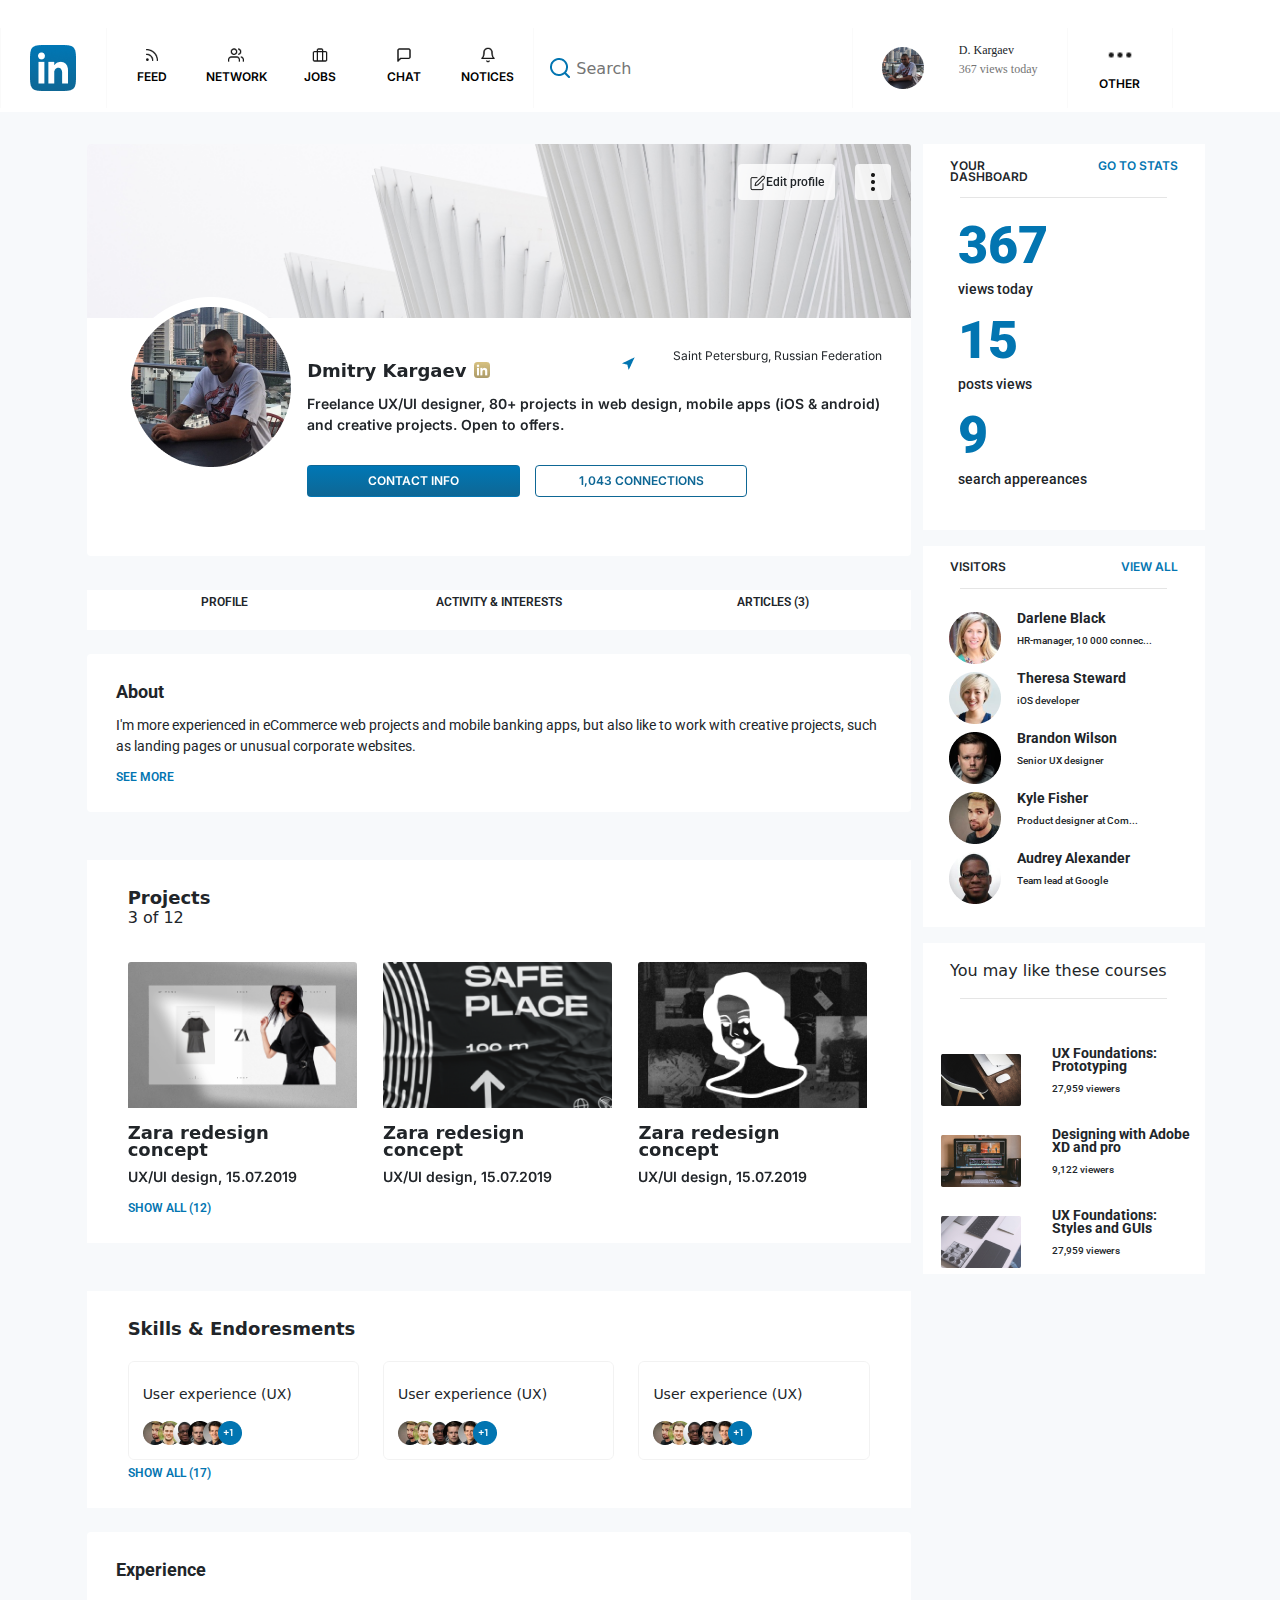
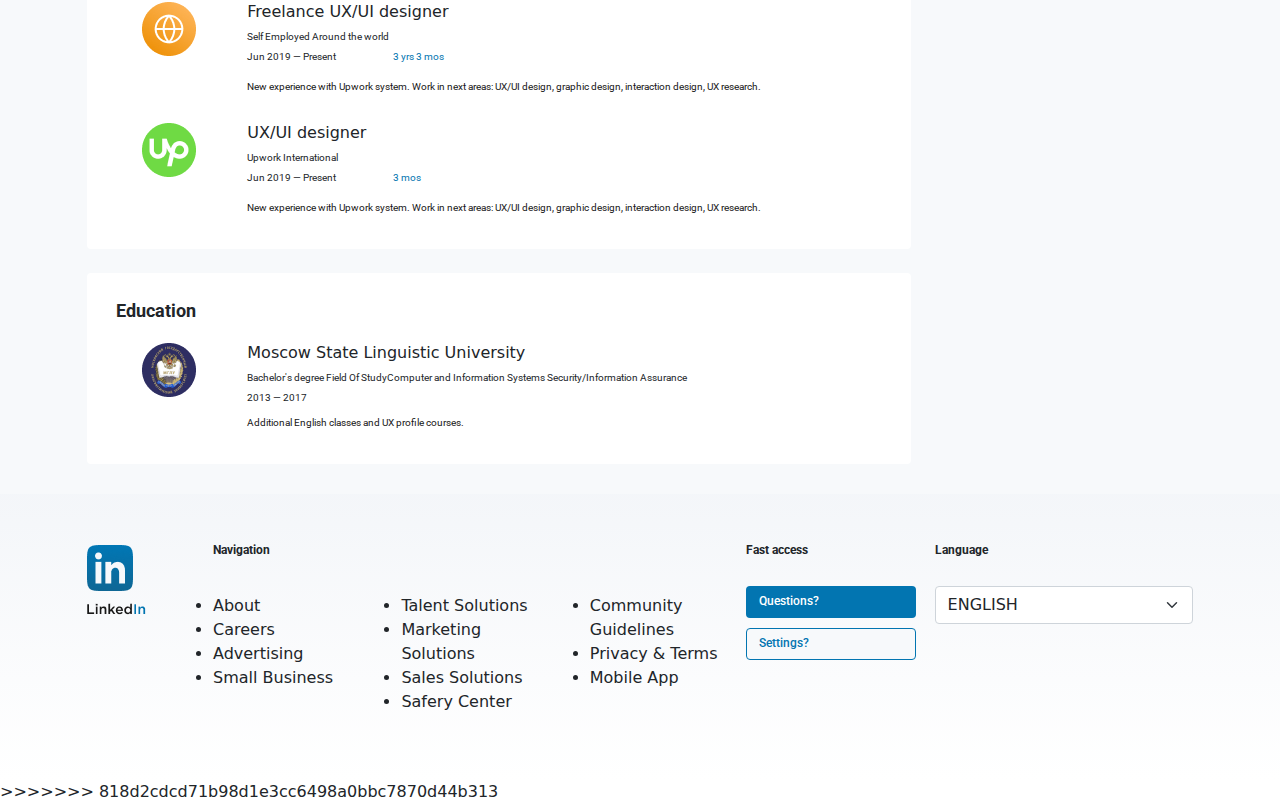
==== commit 6139ed21: "chat and noticies" ====
--- a/index.html
+++ b/index.html
@@ -19,10 +19,13 @@
     <script src="https://cdn.jsdelivr.net/npm/bootstrap@5.1.3/dist/js/bootstrap.bundle.min.js"
         integrity="sha384-ka7Sk0Gln4gmtz2MlQnikT1wXgYsOg+OMhuP+IlRH9sENBO0LRn5q+8nbTov4+1p"
         crossorigin="anonymous"></script>
-    <title>LinkedIn</title>
+    <title>fsaifas</title>
 </head>
 
 <body>
+<<<<<<< HEAD
+ 
+=======
 
     <!-- navbar -->
     <div class="fixed1"></div>
@@ -42,7 +45,7 @@
                             </div>
                             <div class="offcanvas-body">
                                 <div style="background: white; width: 100%;">
-                                    <button class="btn  d-flex w-100" style="background: #0275B1; height: 54px;
+                                    <button class="btn  d-flex w-100" style="background: #0275B1;
                     ">
                                         <div class="d-flex justify-content-center align-items-center"
                                             style="width: 20%;">
@@ -57,11 +60,9 @@
                         letter-spacing: 0em;
                         text-align: left;
                         color: white;
-                        margin: 0;
                         ">Learning with LinkedIn</h6>
                                             <p style="font-family: 'Inter', sans-serif;
                         color: white;
-                        margin-bottom: 0 !important;
                         font-size: 10px;
                         line-height: 15px;
                         letter-spacing: 0em;
@@ -573,7 +574,7 @@
                                 </div>
                                 <p class="card-text">Freelance UX/UI designer, 80+ projects in web design, mobile apps
                                     (iOS & android) and creative projects. Open to offers.</p>
-                                <div class="col-12  d-flex flex-sm-row  flex-column jcc align-items-center">
+                                <div class="col-12  d-flex  jcc">
                                     <a href="#" class="btn btn1">Contact info</a>
                                     <a href="#" class="btn  btn2 ">1,043 connections</a>
                                 </div>
@@ -582,13 +583,13 @@
                     </div>
 
                     <div class="row mt-4 card-end0 align-items-end">
-                        <div class="col-sm-4 mt-1 card-end d-flex justify-content-center align-items-center">
+                        <div class="col-4 card-end d-flex justify-content-center align-items-center">
                             <p>Profile</p>
                         </div>
-                        <div class="col-sm-4 mt-1 card-end d-flex justify-content-center align-items-center">
+                        <div class="col-4 card-end d-flex justify-content-center align-items-center">
                             <p>Activity & interests</p>
                         </div>
-                        <div class="col-sm-4 mt-1 card-end d-flex justify-content-center align-items-center">
+                        <div class="col-4 card-end d-flex justify-content-center align-items-center">
                             <p>Articles (3)</p>
                         </div>
                     </div>
@@ -1051,6 +1052,7 @@
             document.getElementById("of").style.transition = 2 + "s";
         }
     </script>
+>>>>>>> 818d2cdcd71b98d1e3cc6498a0bbc7870d44b313
 </body>
 
 </html>--- a/style/style.css
+++ b/style/style.css
@@ -40,16 +40,6 @@
 width: 37%;
 margin-right: 15px;
 }
-@media screen and (max-width: 570px){
-    .btn1,.btn2 {
-        width: 80%;
-    }
-    .card-end0 {
-        height: initial !important;
-        padding: 5px;
-        /* background: red !important; */
-    }
-}
 .card-text {
     font-family: 'Inter', sans-serif;       
     font-weight: 600 !important;
@@ -198,20 +188,15 @@
 
     background: linear-gradient(180deg, #0077B5 0%, #0E6795 100%);
     margin-bottom: 0 !important;
-    height: 45px;
+    height: 50px;
     color: white;
     
     }
-
 .card-end0 {
     height: 50px;
-
-    padding: 5px 12px;
-}
-.card-end p {
-    margin: 0 !important;
-}
-
+    padding-left: 12px;
+    padding-right: 12px;
+}
 .card2 {
     width: 100% !important;
     /* padding: 1.5%; */
--- a/style/navbarFooter.css
+++ b/style/navbarFooter.css
@@ -1,11 +1,3 @@
-@font-face {
-    font-family: 'GothamPro';
-    src: url('../fontFamily/GothamPro.ttf');
-
-}
-* {
-    font-family: "GothamPro" !important;
-}
 /* navbar */
 a {
     text-decoration: none !important; 
@@ -68,7 +60,6 @@
    position: fixed;
    width: 100%;
    background: white;
-   top: 0;
    z-index: 10;
 }
 /* p {
@@ -135,26 +126,6 @@
     overflow: hidden;
     overflow-y: scroll;
 }
-@media screen and (min-width: 1600px){
-    .inputFocus {
-        height: 850px !important; 
-    overflow-y:hidden;
-
-    }
-    .show {
-        height: 1000px !important; 
-        overflow-y:hidden; 
-    }
-}
-
-@media screen and (max-width: 700px){
-    .inputFocus, .show {
-        display: none !important;
-
-    }
-    
-}
-
 .cursor-p {
     cursor: pointer;
 }
@@ -237,12 +208,4 @@
 .p-r {
     position: relative;
 }
-ul li {
-    list-style: none;
-font-size: 12px;
-line-height: 20px;
-letter-spacing: 0em;
-text-align: left;
-
-}
 /* footer */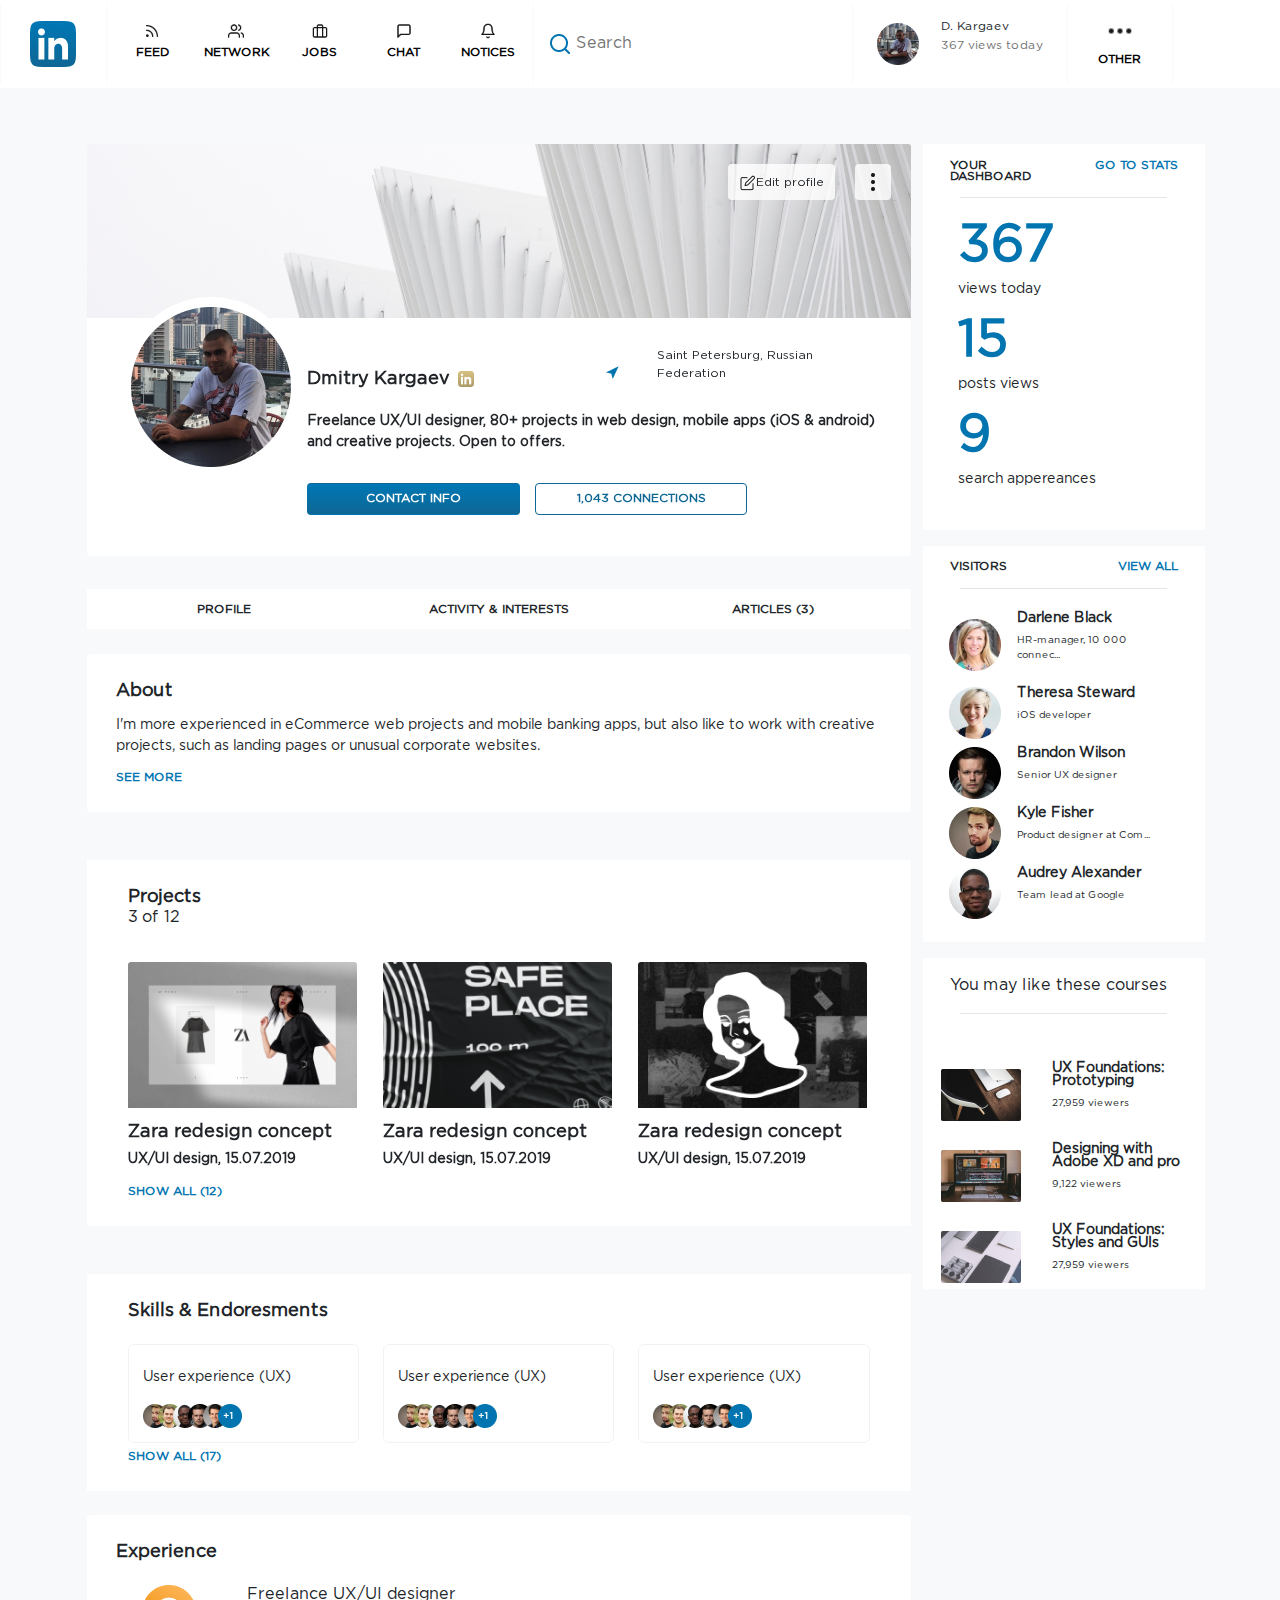
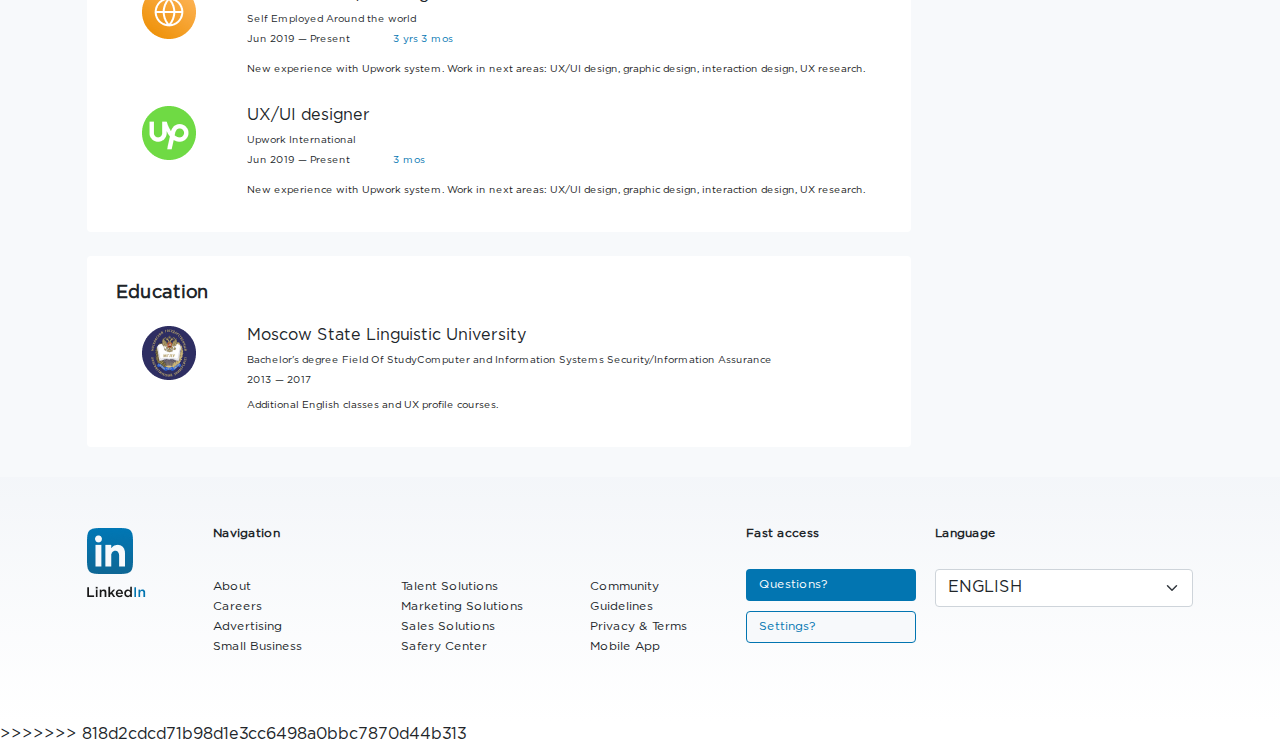
==== commit 98b5a799: "Merge branch 'main' of https://github.com/ChKhasan/LinkeIn" ====
--- a/index.html
+++ b/index.html
@@ -19,7 +19,7 @@
     <script src="https://cdn.jsdelivr.net/npm/bootstrap@5.1.3/dist/js/bootstrap.bundle.min.js"
         integrity="sha384-ka7Sk0Gln4gmtz2MlQnikT1wXgYsOg+OMhuP+IlRH9sENBO0LRn5q+8nbTov4+1p"
         crossorigin="anonymous"></script>
-    <title>fsaifas</title>
+    <title>LinkedIn</title>
 </head>
 
 <body>
@@ -45,7 +45,7 @@
                             </div>
                             <div class="offcanvas-body">
                                 <div style="background: white; width: 100%;">
-                                    <button class="btn  d-flex w-100" style="background: #0275B1;
+                                    <button class="btn  d-flex w-100" style="background: #0275B1; height: 54px;
                     ">
                                         <div class="d-flex justify-content-center align-items-center"
                                             style="width: 20%;">
@@ -60,9 +60,11 @@
                         letter-spacing: 0em;
                         text-align: left;
                         color: white;
+                        margin: 0;
                         ">Learning with LinkedIn</h6>
                                             <p style="font-family: 'Inter', sans-serif;
                         color: white;
+                        margin-bottom: 0 !important;
                         font-size: 10px;
                         line-height: 15px;
                         letter-spacing: 0em;
@@ -574,7 +576,7 @@
                                 </div>
                                 <p class="card-text">Freelance UX/UI designer, 80+ projects in web design, mobile apps
                                     (iOS & android) and creative projects. Open to offers.</p>
-                                <div class="col-12  d-flex  jcc">
+                                <div class="col-12  d-flex flex-sm-row  flex-column jcc align-items-center">
                                     <a href="#" class="btn btn1">Contact info</a>
                                     <a href="#" class="btn  btn2 ">1,043 connections</a>
                                 </div>
@@ -583,13 +585,13 @@
                     </div>
 
                     <div class="row mt-4 card-end0 align-items-end">
-                        <div class="col-4 card-end d-flex justify-content-center align-items-center">
+                        <div class="col-sm-4 mt-1 card-end d-flex justify-content-center align-items-center">
                             <p>Profile</p>
                         </div>
-                        <div class="col-4 card-end d-flex justify-content-center align-items-center">
+                        <div class="col-sm-4 mt-1 card-end d-flex justify-content-center align-items-center">
                             <p>Activity & interests</p>
                         </div>
-                        <div class="col-4 card-end d-flex justify-content-center align-items-center">
+                        <div class="col-sm-4 mt-1 card-end d-flex justify-content-center align-items-center">
                             <p>Articles (3)</p>
                         </div>
                     </div>
--- a/style/style.css
+++ b/style/style.css
@@ -40,6 +40,16 @@
 width: 37%;
 margin-right: 15px;
 }
+@media screen and (max-width: 570px){
+    .btn1,.btn2 {
+        width: 80%;
+    }
+    .card-end0 {
+        height: initial !important;
+        padding: 5px;
+        /* background: red !important; */
+    }
+}
 .card-text {
     font-family: 'Inter', sans-serif;       
     font-weight: 600 !important;
@@ -188,15 +198,20 @@
 
     background: linear-gradient(180deg, #0077B5 0%, #0E6795 100%);
     margin-bottom: 0 !important;
-    height: 50px;
+    height: 45px;
     color: white;
     
     }
+
 .card-end0 {
     height: 50px;
-    padding-left: 12px;
-    padding-right: 12px;
-}
+
+    padding: 5px 12px;
+}
+.card-end p {
+    margin: 0 !important;
+}
+
 .card2 {
     width: 100% !important;
     /* padding: 1.5%; */
--- a/style/navbarFooter.css
+++ b/style/navbarFooter.css
@@ -1,3 +1,11 @@
+@font-face {
+    font-family: 'GothamPro';
+    src: url('../fontFamily/GothamPro.ttf');
+
+}
+* {
+    font-family: "GothamPro" !important;
+}
 /* navbar */
 a {
     text-decoration: none !important; 
@@ -60,6 +68,7 @@
    position: fixed;
    width: 100%;
    background: white;
+   top: 0;
    z-index: 10;
 }
 /* p {
@@ -126,6 +135,26 @@
     overflow: hidden;
     overflow-y: scroll;
 }
+@media screen and (min-width: 1600px){
+    .inputFocus {
+        height: 850px !important; 
+    overflow-y:hidden;
+
+    }
+    .show {
+        height: 1000px !important; 
+        overflow-y:hidden; 
+    }
+}
+
+@media screen and (max-width: 700px){
+    .inputFocus, .show {
+        display: none !important;
+
+    }
+    
+}
+
 .cursor-p {
     cursor: pointer;
 }
@@ -208,4 +237,12 @@
 .p-r {
     position: relative;
 }
+ul li {
+    list-style: none;
+font-size: 12px;
+line-height: 20px;
+letter-spacing: 0em;
+text-align: left;
+
+}
 /* footer */